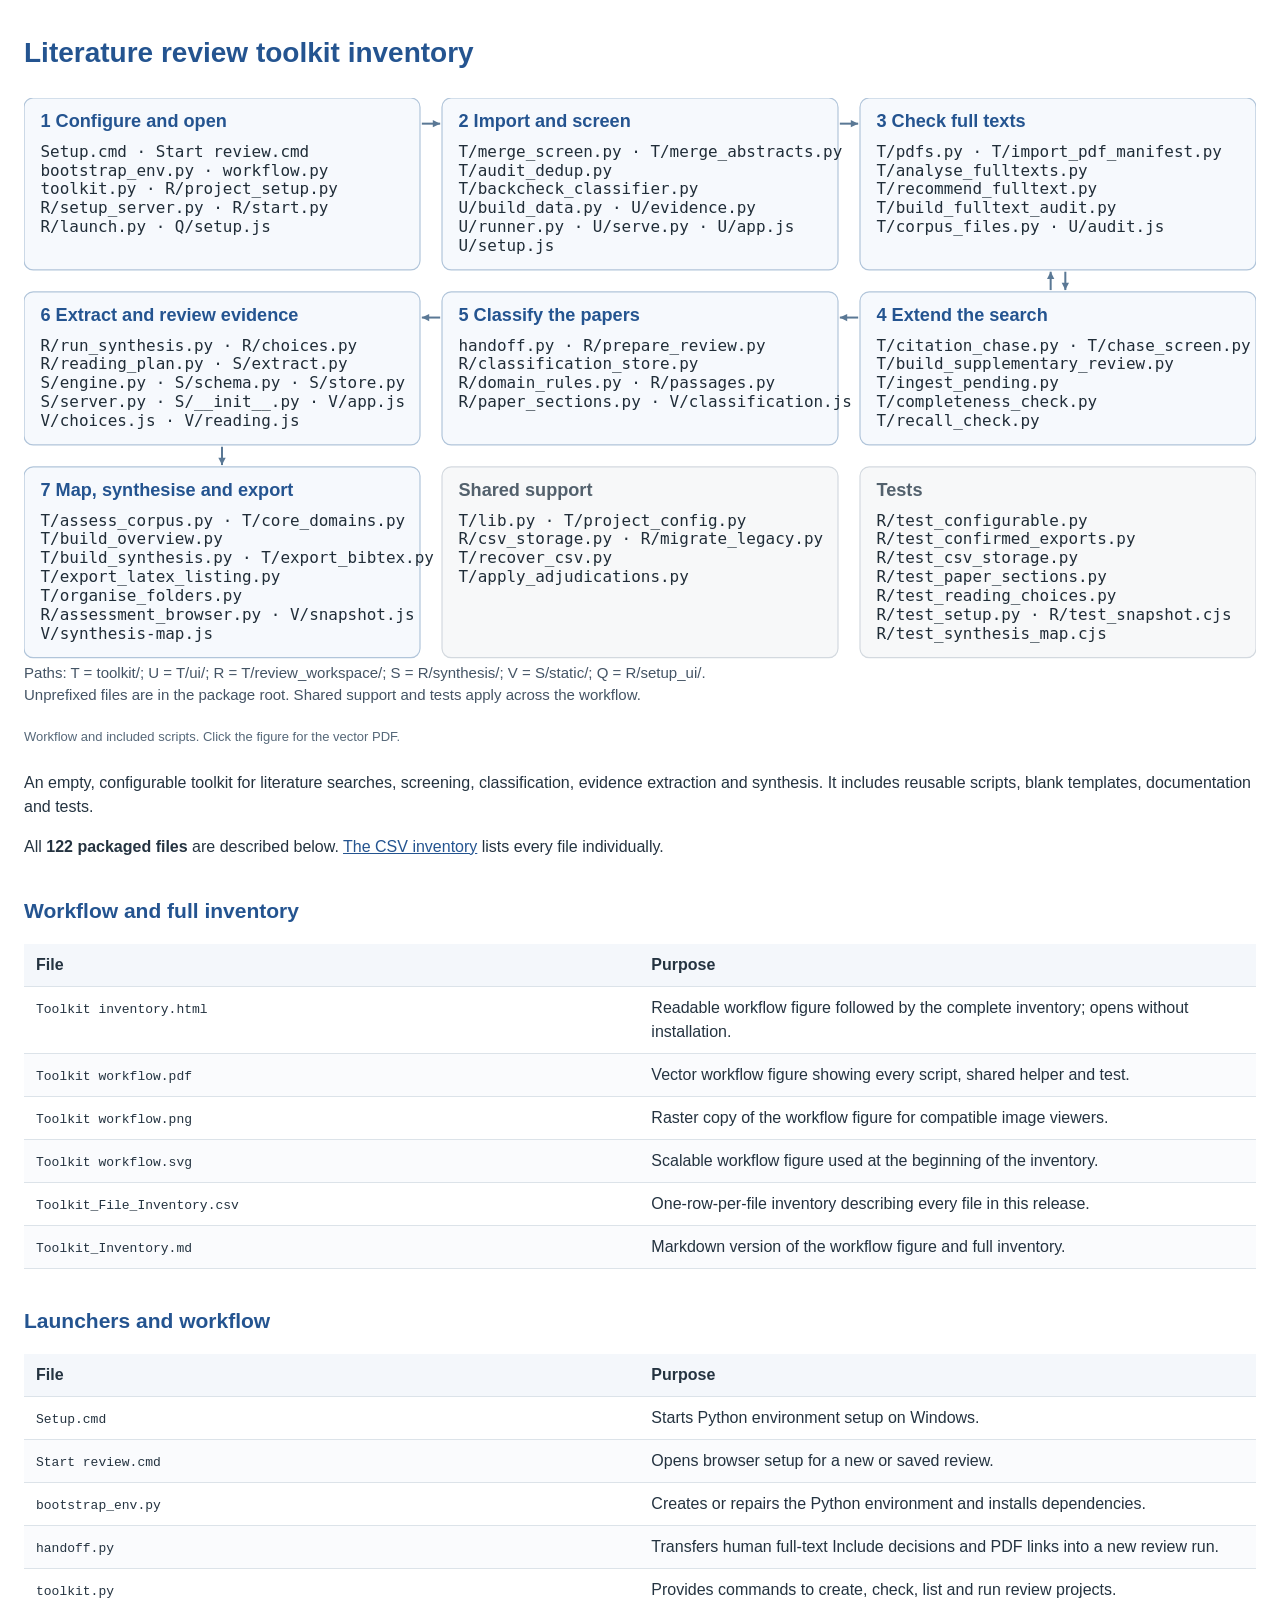
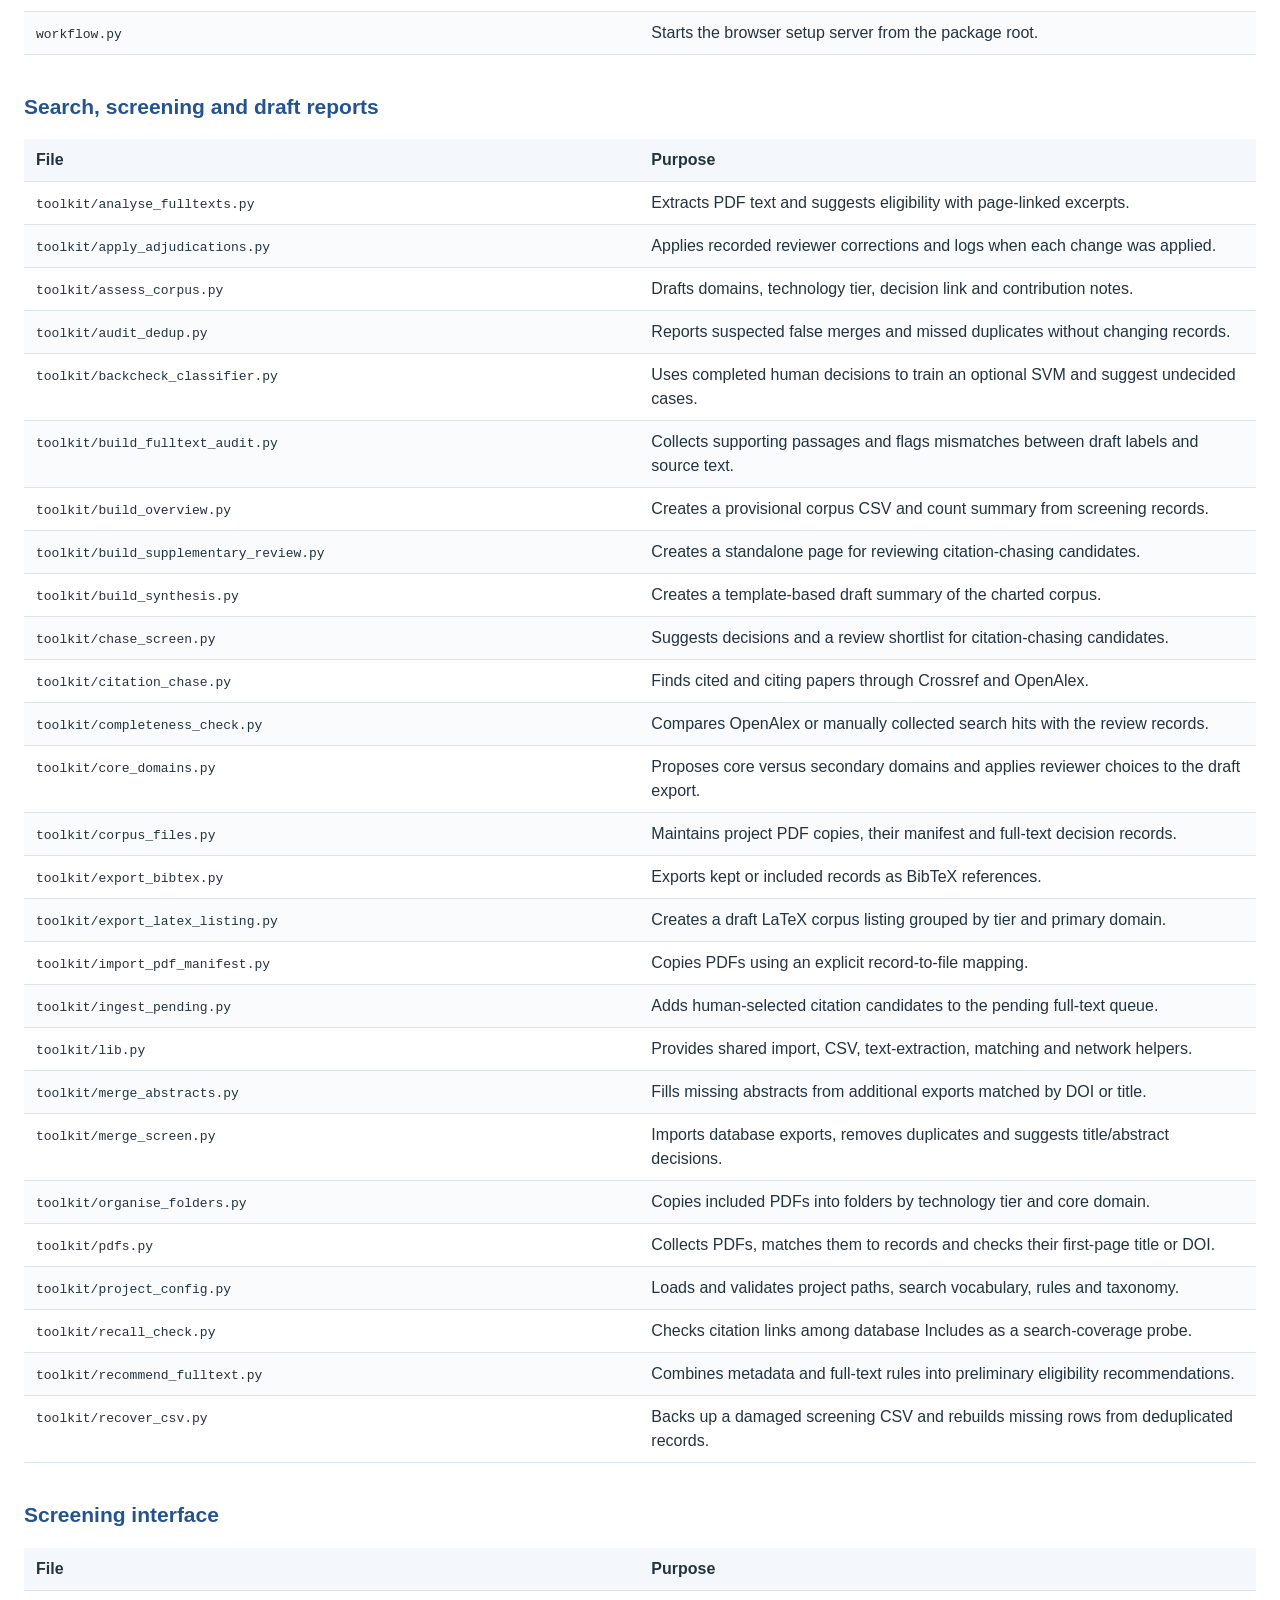
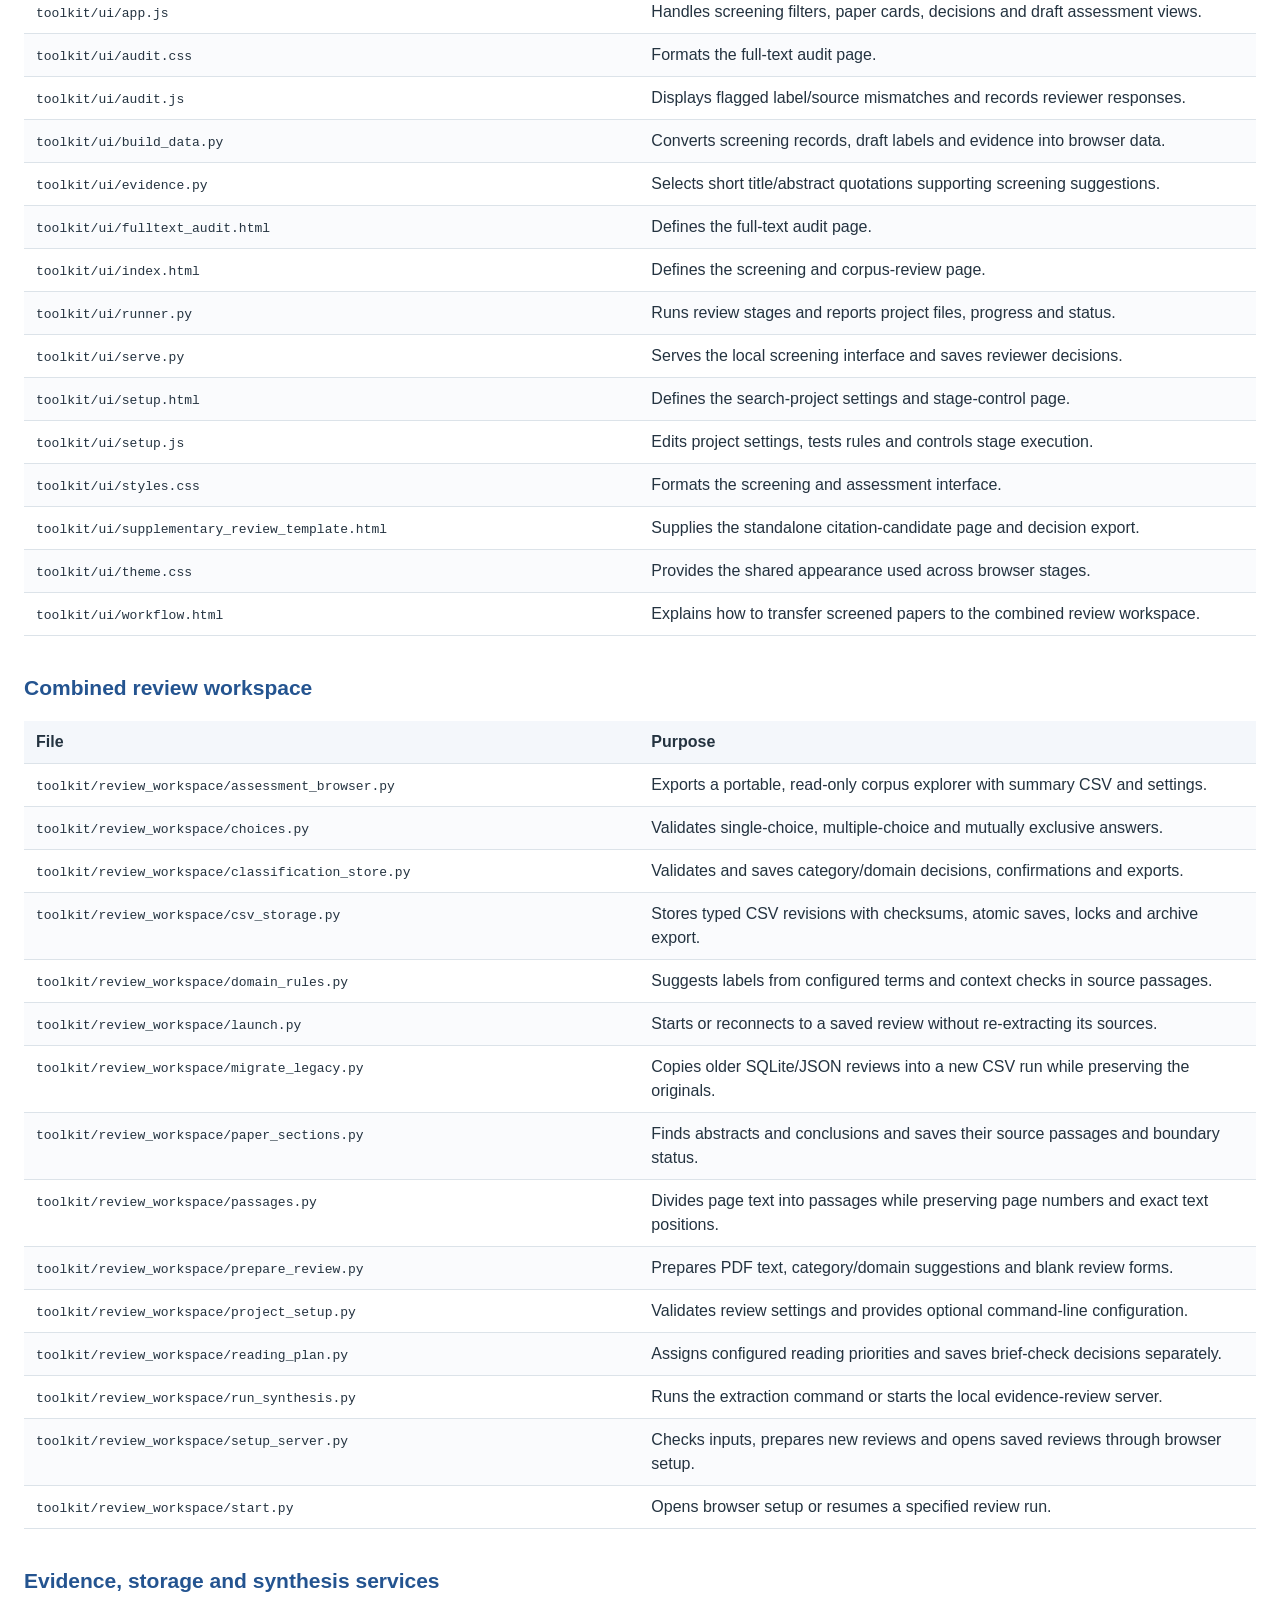
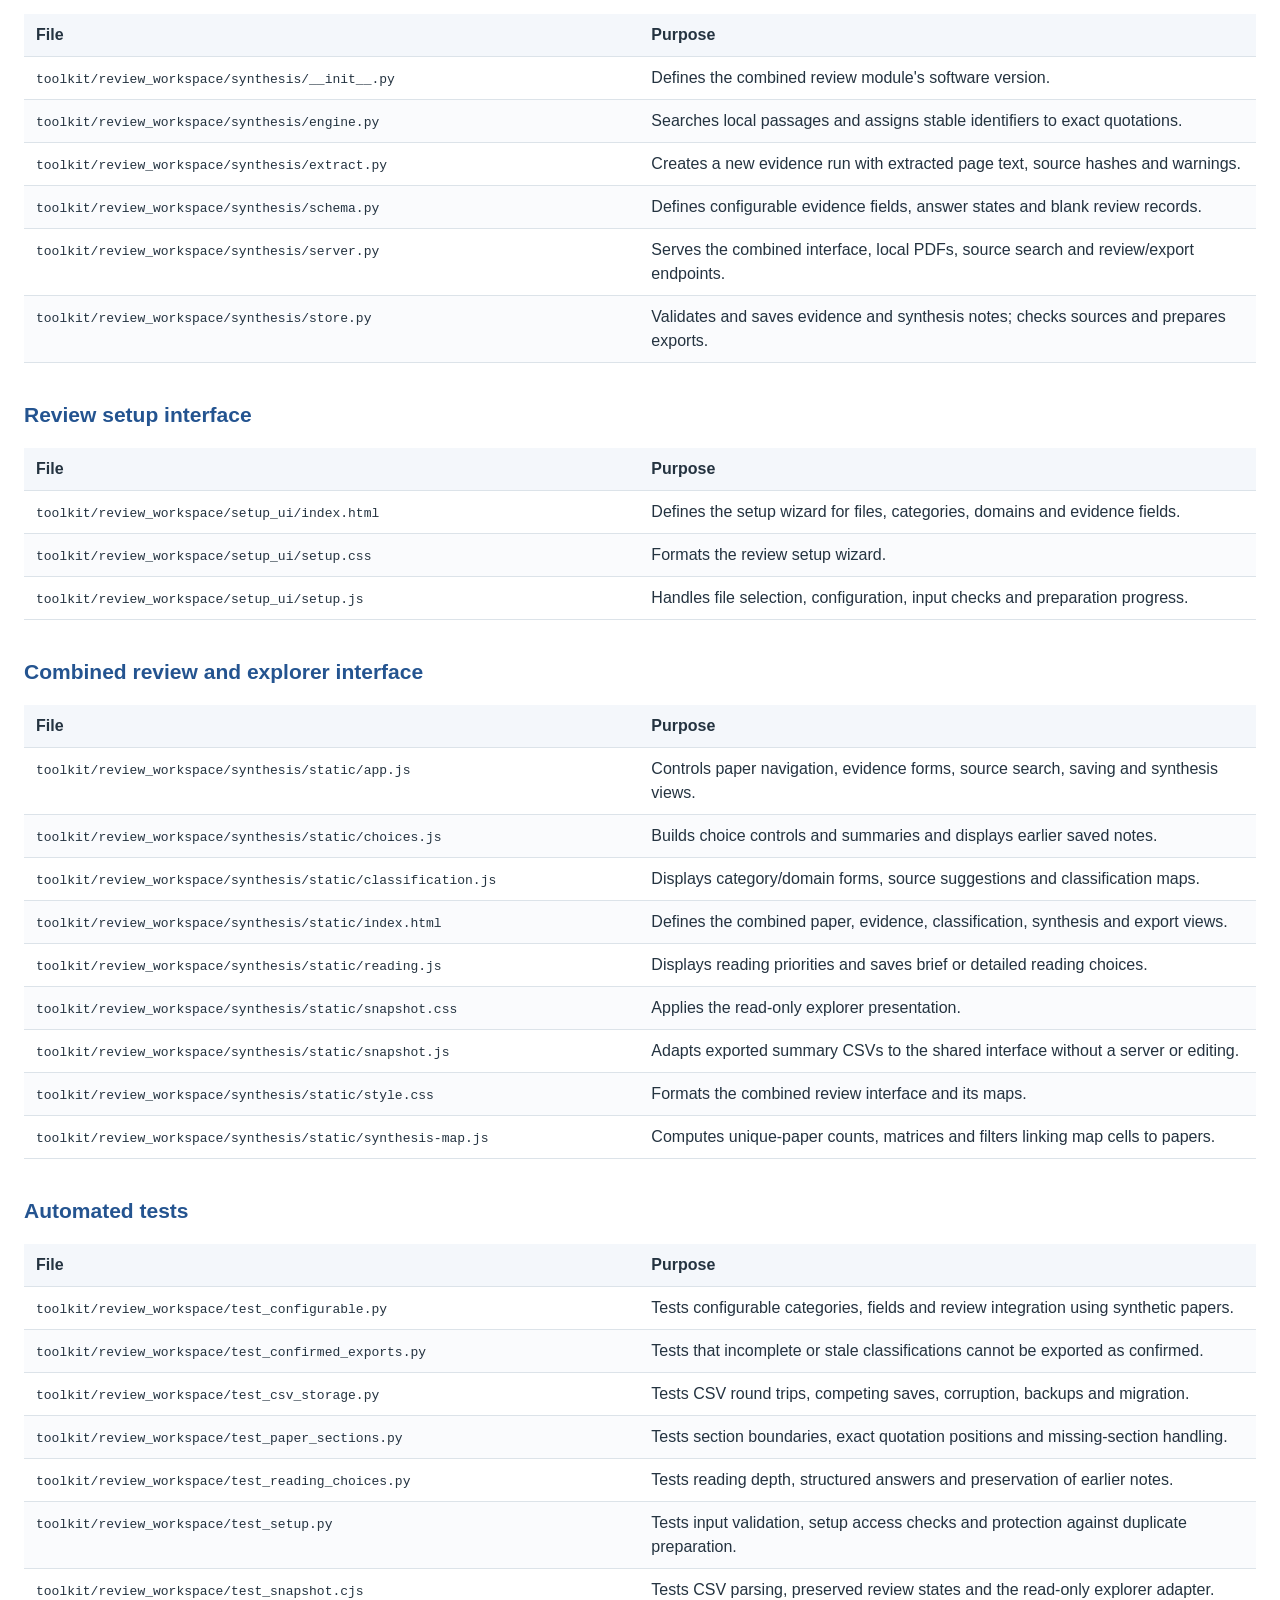
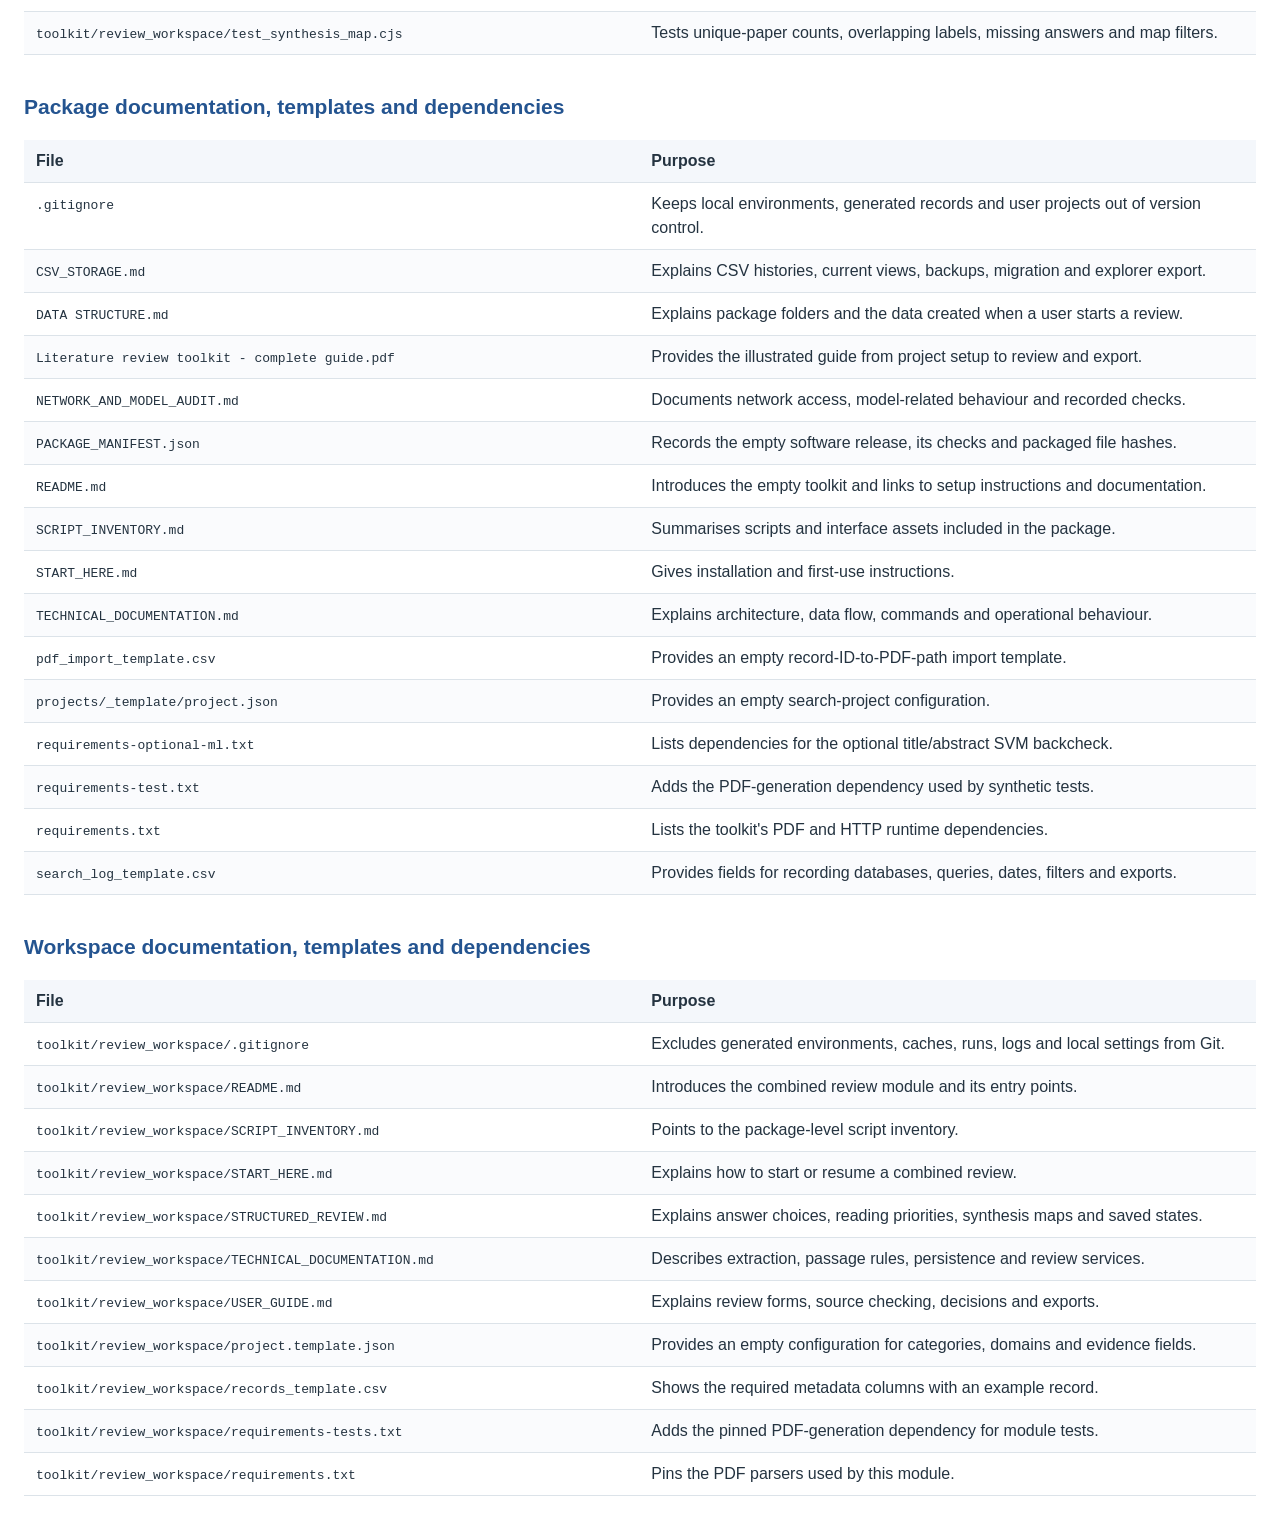
==== Toolkit inventory.html @ 791e4dd7 "Add clean toolkit launchers, documentation and inventory" ====
<!doctype html><html lang="en"><head><meta charset="utf-8"><meta name="viewport" content="width=device-width,initial-scale=1"><title>Literature review toolkit inventory</title><style>
body{font:16px/1.5 Arial,sans-serif;color:#243340;max-width:1250px;margin:32px auto;padding:0 24px}h1{font-size:28px;color:#245490}h2{font-size:21px;color:#245490;margin-top:36px}figure{margin:24px 0}figure img{width:100%;height:auto}figcaption{font-size:13px;color:#566879}nav{display:flex;gap:8px 20px;flex-wrap:wrap;padding:18px;background:#f4f7fb;border-radius:8px}a{color:#245490}table{width:100%;border-collapse:collapse;table-layout:fixed}th,td{padding:9px 12px;text-align:left;vertical-align:top;border-bottom:1px solid #dce3e9}th{background:#f4f7fb}th:first-child,td:first-child{width:48%}code{font:13px/1.5 Consolas,monospace;overflow-wrap:anywhere}tr:nth-child(even){background:#fafbfd}@media print{body{margin:0;font-size:10pt}nav{display:none}thead{display:table-header-group}tr{break-inside:avoid}h2{break-after:avoid}figure{break-inside:avoid}}
</style></head><body><h1>Literature review toolkit inventory</h1><figure><a href="Toolkit%20workflow.pdf"><img src="Toolkit%20workflow.svg" alt="Workflow and all 76 scripts and commands"></a><figcaption>Workflow and included scripts. Click the figure for the vector PDF.</figcaption></figure><p>An empty, configurable toolkit for literature searches, screening, classification, evidence extraction and synthesis. It includes reusable scripts, blank templates, documentation and tests.</p><p>All <strong>122 packaged files</strong> are described below. <a href="Toolkit_File_Inventory.csv">The CSV inventory</a> lists every file individually.</p><section><h2>Workflow and full inventory</h2><table><thead><tr><th>File</th><th>Purpose</th></tr></thead><tbody><tr><td><code>Toolkit inventory.html</code></td><td>Readable workflow figure followed by the complete inventory; opens without installation.</td></tr><tr><td><code>Toolkit workflow.pdf</code></td><td>Vector workflow figure showing every script, shared helper and test.</td></tr><tr><td><code>Toolkit workflow.png</code></td><td>Raster copy of the workflow figure for compatible image viewers.</td></tr><tr><td><code>Toolkit workflow.svg</code></td><td>Scalable workflow figure used at the beginning of the inventory.</td></tr><tr><td><code>Toolkit_File_Inventory.csv</code></td><td>One-row-per-file inventory describing every file in this release.</td></tr><tr><td><code>Toolkit_Inventory.md</code></td><td>Markdown version of the workflow figure and full inventory.</td></tr></tbody></table></section><section><h2>Launchers and workflow</h2><table><thead><tr><th>File</th><th>Purpose</th></tr></thead><tbody><tr><td><code>Setup.cmd</code></td><td>Starts Python environment setup on Windows.</td></tr><tr><td><code>Start review.cmd</code></td><td>Opens browser setup for a new or saved review.</td></tr><tr><td><code>bootstrap_env.py</code></td><td>Creates or repairs the Python environment and installs dependencies.</td></tr><tr><td><code>handoff.py</code></td><td>Transfers human full-text Include decisions and PDF links into a new review run.</td></tr><tr><td><code>toolkit.py</code></td><td>Provides commands to create, check, list and run review projects.</td></tr><tr><td><code>workflow.py</code></td><td>Starts the browser setup server from the package root.</td></tr></tbody></table></section><section><h2>Search, screening and draft reports</h2><table><thead><tr><th>File</th><th>Purpose</th></tr></thead><tbody><tr><td><code>toolkit/analyse_fulltexts.py</code></td><td>Extracts PDF text and suggests eligibility with page-linked excerpts.</td></tr><tr><td><code>toolkit/apply_adjudications.py</code></td><td>Applies recorded reviewer corrections and logs when each change was applied.</td></tr><tr><td><code>toolkit/assess_corpus.py</code></td><td>Drafts domains, technology tier, decision link and contribution notes.</td></tr><tr><td><code>toolkit/audit_dedup.py</code></td><td>Reports suspected false merges and missed duplicates without changing records.</td></tr><tr><td><code>toolkit/backcheck_classifier.py</code></td><td>Uses completed human decisions to train an optional SVM and suggest undecided cases.</td></tr><tr><td><code>toolkit/build_fulltext_audit.py</code></td><td>Collects supporting passages and flags mismatches between draft labels and source text.</td></tr><tr><td><code>toolkit/build_overview.py</code></td><td>Creates a provisional corpus CSV and count summary from screening records.</td></tr><tr><td><code>toolkit/build_supplementary_review.py</code></td><td>Creates a standalone page for reviewing citation-chasing candidates.</td></tr><tr><td><code>toolkit/build_synthesis.py</code></td><td>Creates a template-based draft summary of the charted corpus.</td></tr><tr><td><code>toolkit/chase_screen.py</code></td><td>Suggests decisions and a review shortlist for citation-chasing candidates.</td></tr><tr><td><code>toolkit/citation_chase.py</code></td><td>Finds cited and citing papers through Crossref and OpenAlex.</td></tr><tr><td><code>toolkit/completeness_check.py</code></td><td>Compares OpenAlex or manually collected search hits with the review records.</td></tr><tr><td><code>toolkit/core_domains.py</code></td><td>Proposes core versus secondary domains and applies reviewer choices to the draft export.</td></tr><tr><td><code>toolkit/corpus_files.py</code></td><td>Maintains project PDF copies, their manifest and full-text decision records.</td></tr><tr><td><code>toolkit/export_bibtex.py</code></td><td>Exports kept or included records as BibTeX references.</td></tr><tr><td><code>toolkit/export_latex_listing.py</code></td><td>Creates a draft LaTeX corpus listing grouped by tier and primary domain.</td></tr><tr><td><code>toolkit/import_pdf_manifest.py</code></td><td>Copies PDFs using an explicit record-to-file mapping.</td></tr><tr><td><code>toolkit/ingest_pending.py</code></td><td>Adds human-selected citation candidates to the pending full-text queue.</td></tr><tr><td><code>toolkit/lib.py</code></td><td>Provides shared import, CSV, text-extraction, matching and network helpers.</td></tr><tr><td><code>toolkit/merge_abstracts.py</code></td><td>Fills missing abstracts from additional exports matched by DOI or title.</td></tr><tr><td><code>toolkit/merge_screen.py</code></td><td>Imports database exports, removes duplicates and suggests title/abstract decisions.</td></tr><tr><td><code>toolkit/organise_folders.py</code></td><td>Copies included PDFs into folders by technology tier and core domain.</td></tr><tr><td><code>toolkit/pdfs.py</code></td><td>Collects PDFs, matches them to records and checks their first-page title or DOI.</td></tr><tr><td><code>toolkit/project_config.py</code></td><td>Loads and validates project paths, search vocabulary, rules and taxonomy.</td></tr><tr><td><code>toolkit/recall_check.py</code></td><td>Checks citation links among database Includes as a search-coverage probe.</td></tr><tr><td><code>toolkit/recommend_fulltext.py</code></td><td>Combines metadata and full-text rules into preliminary eligibility recommendations.</td></tr><tr><td><code>toolkit/recover_csv.py</code></td><td>Backs up a damaged screening CSV and rebuilds missing rows from deduplicated records.</td></tr></tbody></table></section><section><h2>Screening interface</h2><table><thead><tr><th>File</th><th>Purpose</th></tr></thead><tbody><tr><td><code>toolkit/ui/app.js</code></td><td>Handles screening filters, paper cards, decisions and draft assessment views.</td></tr><tr><td><code>toolkit/ui/audit.css</code></td><td>Formats the full-text audit page.</td></tr><tr><td><code>toolkit/ui/audit.js</code></td><td>Displays flagged label/source mismatches and records reviewer responses.</td></tr><tr><td><code>toolkit/ui/build_data.py</code></td><td>Converts screening records, draft labels and evidence into browser data.</td></tr><tr><td><code>toolkit/ui/evidence.py</code></td><td>Selects short title/abstract quotations supporting screening suggestions.</td></tr><tr><td><code>toolkit/ui/fulltext_audit.html</code></td><td>Defines the full-text audit page.</td></tr><tr><td><code>toolkit/ui/index.html</code></td><td>Defines the screening and corpus-review page.</td></tr><tr><td><code>toolkit/ui/runner.py</code></td><td>Runs review stages and reports project files, progress and status.</td></tr><tr><td><code>toolkit/ui/serve.py</code></td><td>Serves the local screening interface and saves reviewer decisions.</td></tr><tr><td><code>toolkit/ui/setup.html</code></td><td>Defines the search-project settings and stage-control page.</td></tr><tr><td><code>toolkit/ui/setup.js</code></td><td>Edits project settings, tests rules and controls stage execution.</td></tr><tr><td><code>toolkit/ui/styles.css</code></td><td>Formats the screening and assessment interface.</td></tr><tr><td><code>toolkit/ui/supplementary_review_template.html</code></td><td>Supplies the standalone citation-candidate page and decision export.</td></tr><tr><td><code>toolkit/ui/theme.css</code></td><td>Provides the shared appearance used across browser stages.</td></tr><tr><td><code>toolkit/ui/workflow.html</code></td><td>Explains how to transfer screened papers to the combined review workspace.</td></tr></tbody></table></section><section><h2>Combined review workspace</h2><table><thead><tr><th>File</th><th>Purpose</th></tr></thead><tbody><tr><td><code>toolkit/review_workspace/assessment_browser.py</code></td><td>Exports a portable, read-only corpus explorer with summary CSV and settings.</td></tr><tr><td><code>toolkit/review_workspace/choices.py</code></td><td>Validates single-choice, multiple-choice and mutually exclusive answers.</td></tr><tr><td><code>toolkit/review_workspace/classification_store.py</code></td><td>Validates and saves category/domain decisions, confirmations and exports.</td></tr><tr><td><code>toolkit/review_workspace/csv_storage.py</code></td><td>Stores typed CSV revisions with checksums, atomic saves, locks and archive export.</td></tr><tr><td><code>toolkit/review_workspace/domain_rules.py</code></td><td>Suggests labels from configured terms and context checks in source passages.</td></tr><tr><td><code>toolkit/review_workspace/launch.py</code></td><td>Starts or reconnects to a saved review without re-extracting its sources.</td></tr><tr><td><code>toolkit/review_workspace/migrate_legacy.py</code></td><td>Copies older SQLite/JSON reviews into a new CSV run while preserving the originals.</td></tr><tr><td><code>toolkit/review_workspace/paper_sections.py</code></td><td>Finds abstracts and conclusions and saves their source passages and boundary status.</td></tr><tr><td><code>toolkit/review_workspace/passages.py</code></td><td>Divides page text into passages while preserving page numbers and exact text positions.</td></tr><tr><td><code>toolkit/review_workspace/prepare_review.py</code></td><td>Prepares PDF text, category/domain suggestions and blank review forms.</td></tr><tr><td><code>toolkit/review_workspace/project_setup.py</code></td><td>Validates review settings and provides optional command-line configuration.</td></tr><tr><td><code>toolkit/review_workspace/reading_plan.py</code></td><td>Assigns configured reading priorities and saves brief-check decisions separately.</td></tr><tr><td><code>toolkit/review_workspace/run_synthesis.py</code></td><td>Runs the extraction command or starts the local evidence-review server.</td></tr><tr><td><code>toolkit/review_workspace/setup_server.py</code></td><td>Checks inputs, prepares new reviews and opens saved reviews through browser setup.</td></tr><tr><td><code>toolkit/review_workspace/start.py</code></td><td>Opens browser setup or resumes a specified review run.</td></tr></tbody></table></section><section><h2>Evidence, storage and synthesis services</h2><table><thead><tr><th>File</th><th>Purpose</th></tr></thead><tbody><tr><td><code>toolkit/review_workspace/synthesis/__init__.py</code></td><td>Defines the combined review module&#x27;s software version.</td></tr><tr><td><code>toolkit/review_workspace/synthesis/engine.py</code></td><td>Searches local passages and assigns stable identifiers to exact quotations.</td></tr><tr><td><code>toolkit/review_workspace/synthesis/extract.py</code></td><td>Creates a new evidence run with extracted page text, source hashes and warnings.</td></tr><tr><td><code>toolkit/review_workspace/synthesis/schema.py</code></td><td>Defines configurable evidence fields, answer states and blank review records.</td></tr><tr><td><code>toolkit/review_workspace/synthesis/server.py</code></td><td>Serves the combined interface, local PDFs, source search and review/export endpoints.</td></tr><tr><td><code>toolkit/review_workspace/synthesis/store.py</code></td><td>Validates and saves evidence and synthesis notes; checks sources and prepares exports.</td></tr></tbody></table></section><section><h2>Review setup interface</h2><table><thead><tr><th>File</th><th>Purpose</th></tr></thead><tbody><tr><td><code>toolkit/review_workspace/setup_ui/index.html</code></td><td>Defines the setup wizard for files, categories, domains and evidence fields.</td></tr><tr><td><code>toolkit/review_workspace/setup_ui/setup.css</code></td><td>Formats the review setup wizard.</td></tr><tr><td><code>toolkit/review_workspace/setup_ui/setup.js</code></td><td>Handles file selection, configuration, input checks and preparation progress.</td></tr></tbody></table></section><section><h2>Combined review and explorer interface</h2><table><thead><tr><th>File</th><th>Purpose</th></tr></thead><tbody><tr><td><code>toolkit/review_workspace/synthesis/static/app.js</code></td><td>Controls paper navigation, evidence forms, source search, saving and synthesis views.</td></tr><tr><td><code>toolkit/review_workspace/synthesis/static/choices.js</code></td><td>Builds choice controls and summaries and displays earlier saved notes.</td></tr><tr><td><code>toolkit/review_workspace/synthesis/static/classification.js</code></td><td>Displays category/domain forms, source suggestions and classification maps.</td></tr><tr><td><code>toolkit/review_workspace/synthesis/static/index.html</code></td><td>Defines the combined paper, evidence, classification, synthesis and export views.</td></tr><tr><td><code>toolkit/review_workspace/synthesis/static/reading.js</code></td><td>Displays reading priorities and saves brief or detailed reading choices.</td></tr><tr><td><code>toolkit/review_workspace/synthesis/static/snapshot.css</code></td><td>Applies the read-only explorer presentation.</td></tr><tr><td><code>toolkit/review_workspace/synthesis/static/snapshot.js</code></td><td>Adapts exported summary CSVs to the shared interface without a server or editing.</td></tr><tr><td><code>toolkit/review_workspace/synthesis/static/style.css</code></td><td>Formats the combined review interface and its maps.</td></tr><tr><td><code>toolkit/review_workspace/synthesis/static/synthesis-map.js</code></td><td>Computes unique-paper counts, matrices and filters linking map cells to papers.</td></tr></tbody></table></section><section><h2>Automated tests</h2><table><thead><tr><th>File</th><th>Purpose</th></tr></thead><tbody><tr><td><code>toolkit/review_workspace/test_configurable.py</code></td><td>Tests configurable categories, fields and review integration using synthetic papers.</td></tr><tr><td><code>toolkit/review_workspace/test_confirmed_exports.py</code></td><td>Tests that incomplete or stale classifications cannot be exported as confirmed.</td></tr><tr><td><code>toolkit/review_workspace/test_csv_storage.py</code></td><td>Tests CSV round trips, competing saves, corruption, backups and migration.</td></tr><tr><td><code>toolkit/review_workspace/test_paper_sections.py</code></td><td>Tests section boundaries, exact quotation positions and missing-section handling.</td></tr><tr><td><code>toolkit/review_workspace/test_reading_choices.py</code></td><td>Tests reading depth, structured answers and preservation of earlier notes.</td></tr><tr><td><code>toolkit/review_workspace/test_setup.py</code></td><td>Tests input validation, setup access checks and protection against duplicate preparation.</td></tr><tr><td><code>toolkit/review_workspace/test_snapshot.cjs</code></td><td>Tests CSV parsing, preserved review states and the read-only explorer adapter.</td></tr><tr><td><code>toolkit/review_workspace/test_synthesis_map.cjs</code></td><td>Tests unique-paper counts, overlapping labels, missing answers and map filters.</td></tr></tbody></table></section><section><h2>Package documentation, templates and dependencies</h2><table><thead><tr><th>File</th><th>Purpose</th></tr></thead><tbody><tr><td><code>.gitignore</code></td><td>Keeps local environments, generated records and user projects out of version control.</td></tr><tr><td><code>CSV_STORAGE.md</code></td><td>Explains CSV histories, current views, backups, migration and explorer export.</td></tr><tr><td><code>DATA STRUCTURE.md</code></td><td>Explains package folders and the data created when a user starts a review.</td></tr><tr><td><code>Literature review toolkit - complete guide.pdf</code></td><td>Provides the illustrated guide from project setup to review and export.</td></tr><tr><td><code>NETWORK_AND_MODEL_AUDIT.md</code></td><td>Documents network access, model-related behaviour and recorded checks.</td></tr><tr><td><code>PACKAGE_MANIFEST.json</code></td><td>Records the empty software release, its checks and packaged file hashes.</td></tr><tr><td><code>README.md</code></td><td>Introduces the empty toolkit and links to setup instructions and documentation.</td></tr><tr><td><code>SCRIPT_INVENTORY.md</code></td><td>Summarises scripts and interface assets included in the package.</td></tr><tr><td><code>START_HERE.md</code></td><td>Gives installation and first-use instructions.</td></tr><tr><td><code>TECHNICAL_DOCUMENTATION.md</code></td><td>Explains architecture, data flow, commands and operational behaviour.</td></tr><tr><td><code>pdf_import_template.csv</code></td><td>Provides an empty record-ID-to-PDF-path import template.</td></tr><tr><td><code>projects/_template/project.json</code></td><td>Provides an empty search-project configuration.</td></tr><tr><td><code>requirements-optional-ml.txt</code></td><td>Lists dependencies for the optional title/abstract SVM backcheck.</td></tr><tr><td><code>requirements-test.txt</code></td><td>Adds the PDF-generation dependency used by synthetic tests.</td></tr><tr><td><code>requirements.txt</code></td><td>Lists the toolkit&#x27;s PDF and HTTP runtime dependencies.</td></tr><tr><td><code>search_log_template.csv</code></td><td>Provides fields for recording databases, queries, dates, filters and exports.</td></tr></tbody></table></section><section><h2>Workspace documentation, templates and dependencies</h2><table><thead><tr><th>File</th><th>Purpose</th></tr></thead><tbody><tr><td><code>toolkit/review_workspace/.gitignore</code></td><td>Excludes generated environments, caches, runs, logs and local settings from Git.</td></tr><tr><td><code>toolkit/review_workspace/README.md</code></td><td>Introduces the combined review module and its entry points.</td></tr><tr><td><code>toolkit/review_workspace/SCRIPT_INVENTORY.md</code></td><td>Points to the package-level script inventory.</td></tr><tr><td><code>toolkit/review_workspace/START_HERE.md</code></td><td>Explains how to start or resume a combined review.</td></tr><tr><td><code>toolkit/review_workspace/STRUCTURED_REVIEW.md</code></td><td>Explains answer choices, reading priorities, synthesis maps and saved states.</td></tr><tr><td><code>toolkit/review_workspace/TECHNICAL_DOCUMENTATION.md</code></td><td>Describes extraction, passage rules, persistence and review services.</td></tr><tr><td><code>toolkit/review_workspace/USER_GUIDE.md</code></td><td>Explains review forms, source checking, decisions and exports.</td></tr><tr><td><code>toolkit/review_workspace/project.template.json</code></td><td>Provides an empty configuration for categories, domains and evidence fields.</td></tr><tr><td><code>toolkit/review_workspace/records_template.csv</code></td><td>Shows the required metadata columns with an example record.</td></tr><tr><td><code>toolkit/review_workspace/requirements-tests.txt</code></td><td>Adds the pinned PDF-generation dependency for module tests.</td></tr><tr><td><code>toolkit/review_workspace/requirements.txt</code></td><td>Pins the PDF parsers used by this module.</td></tr></tbody></table></section></body></html>
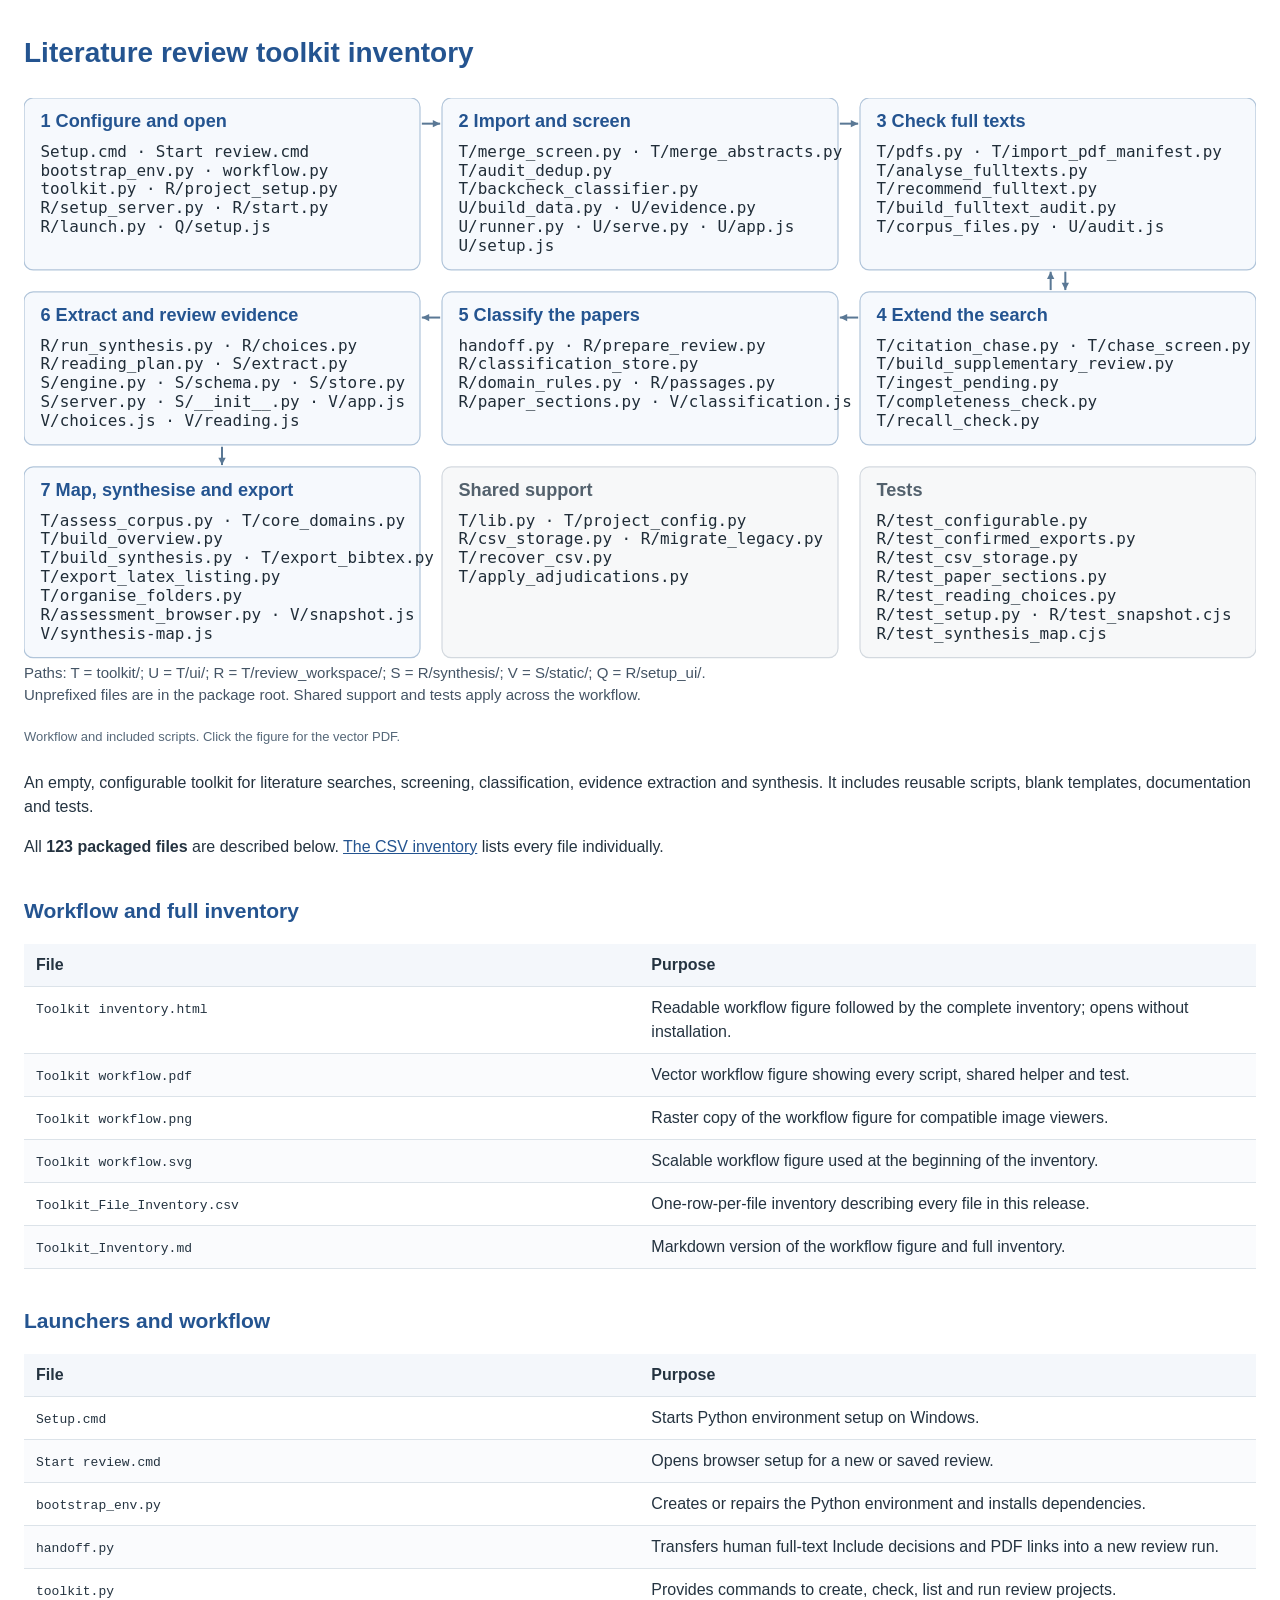
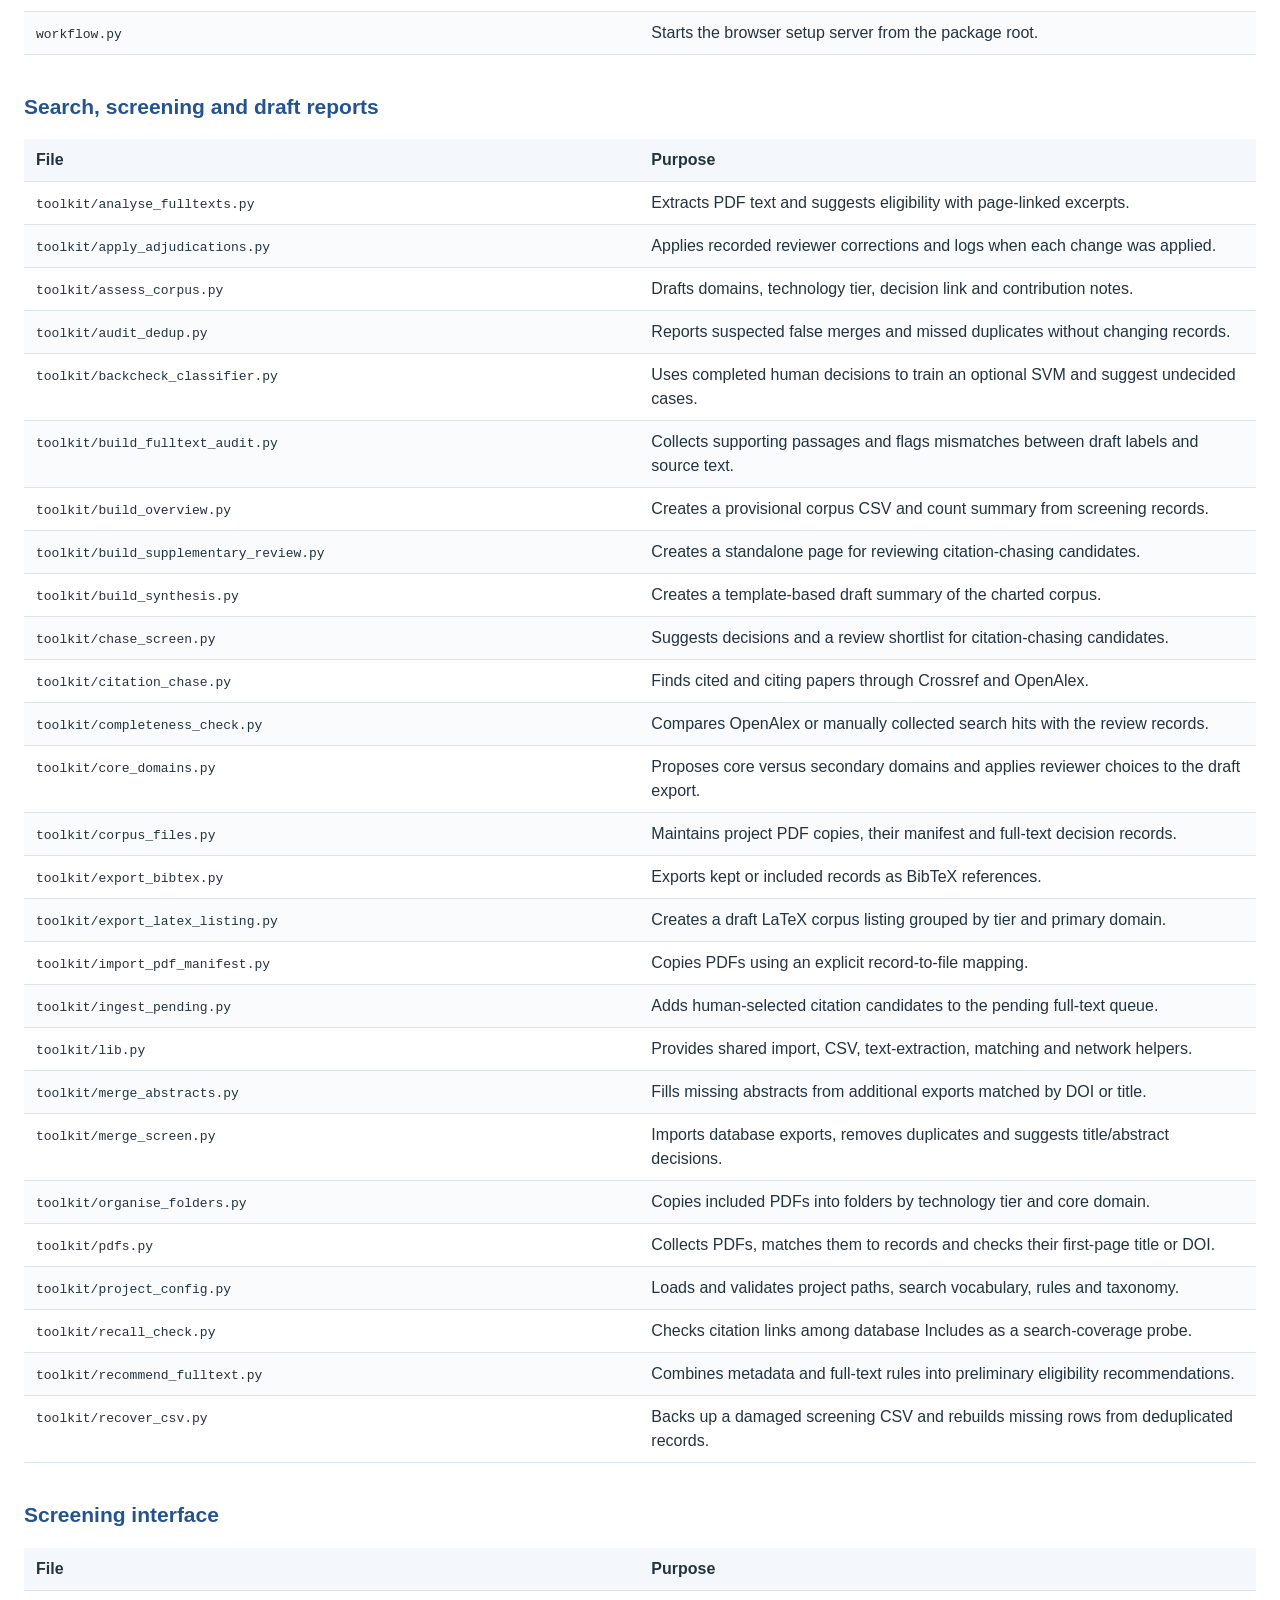
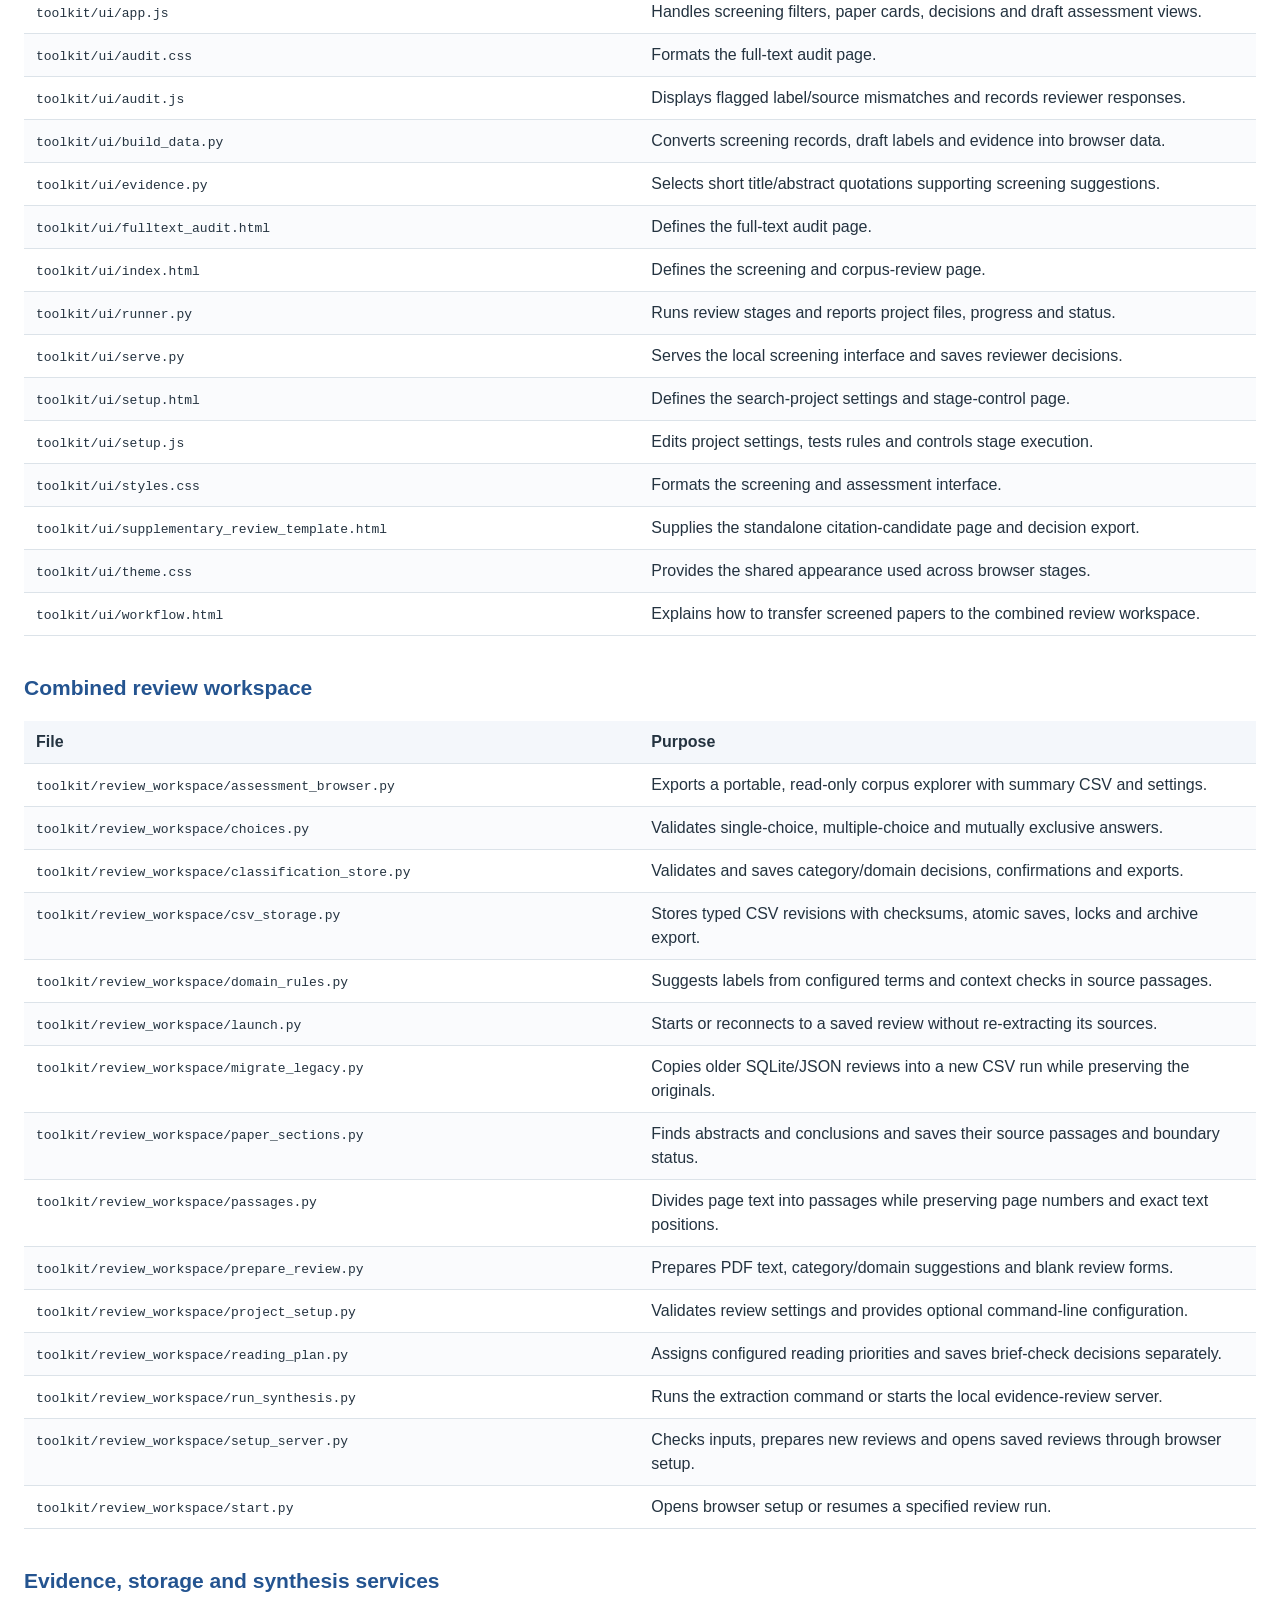
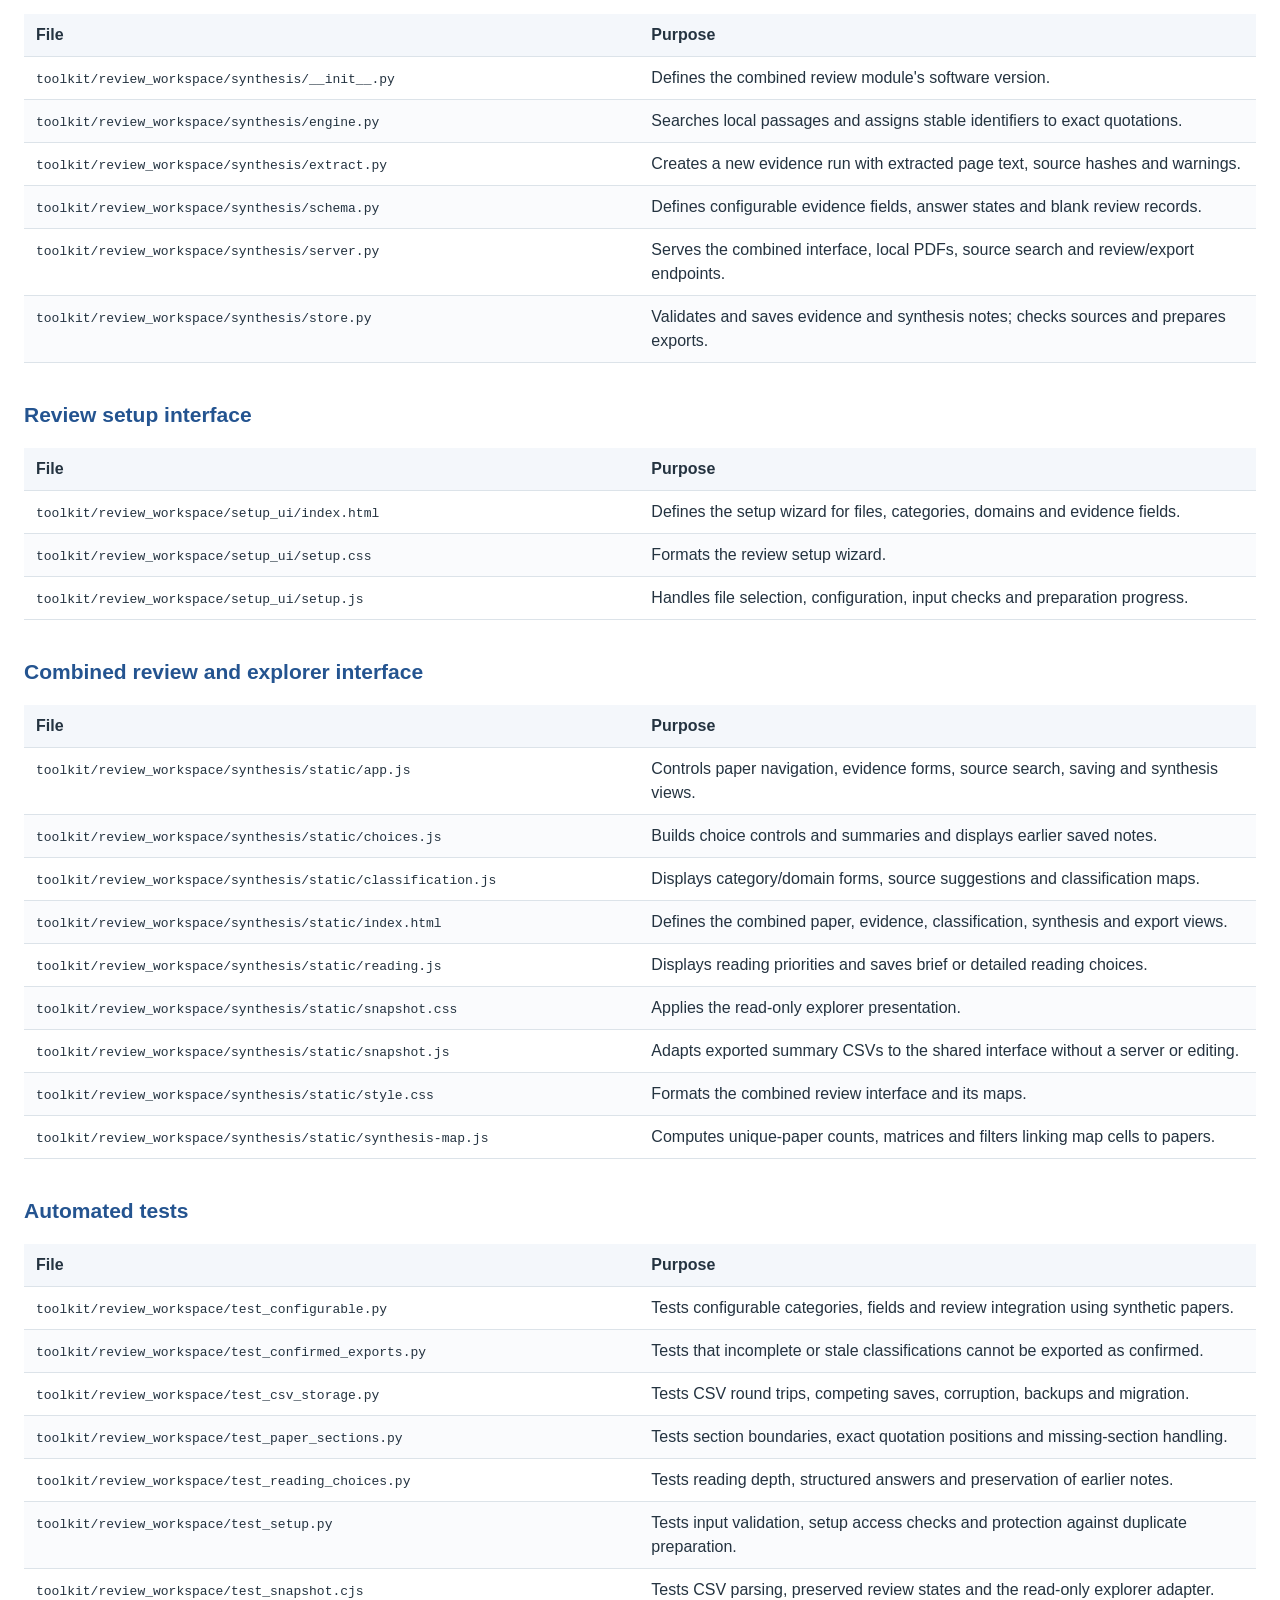
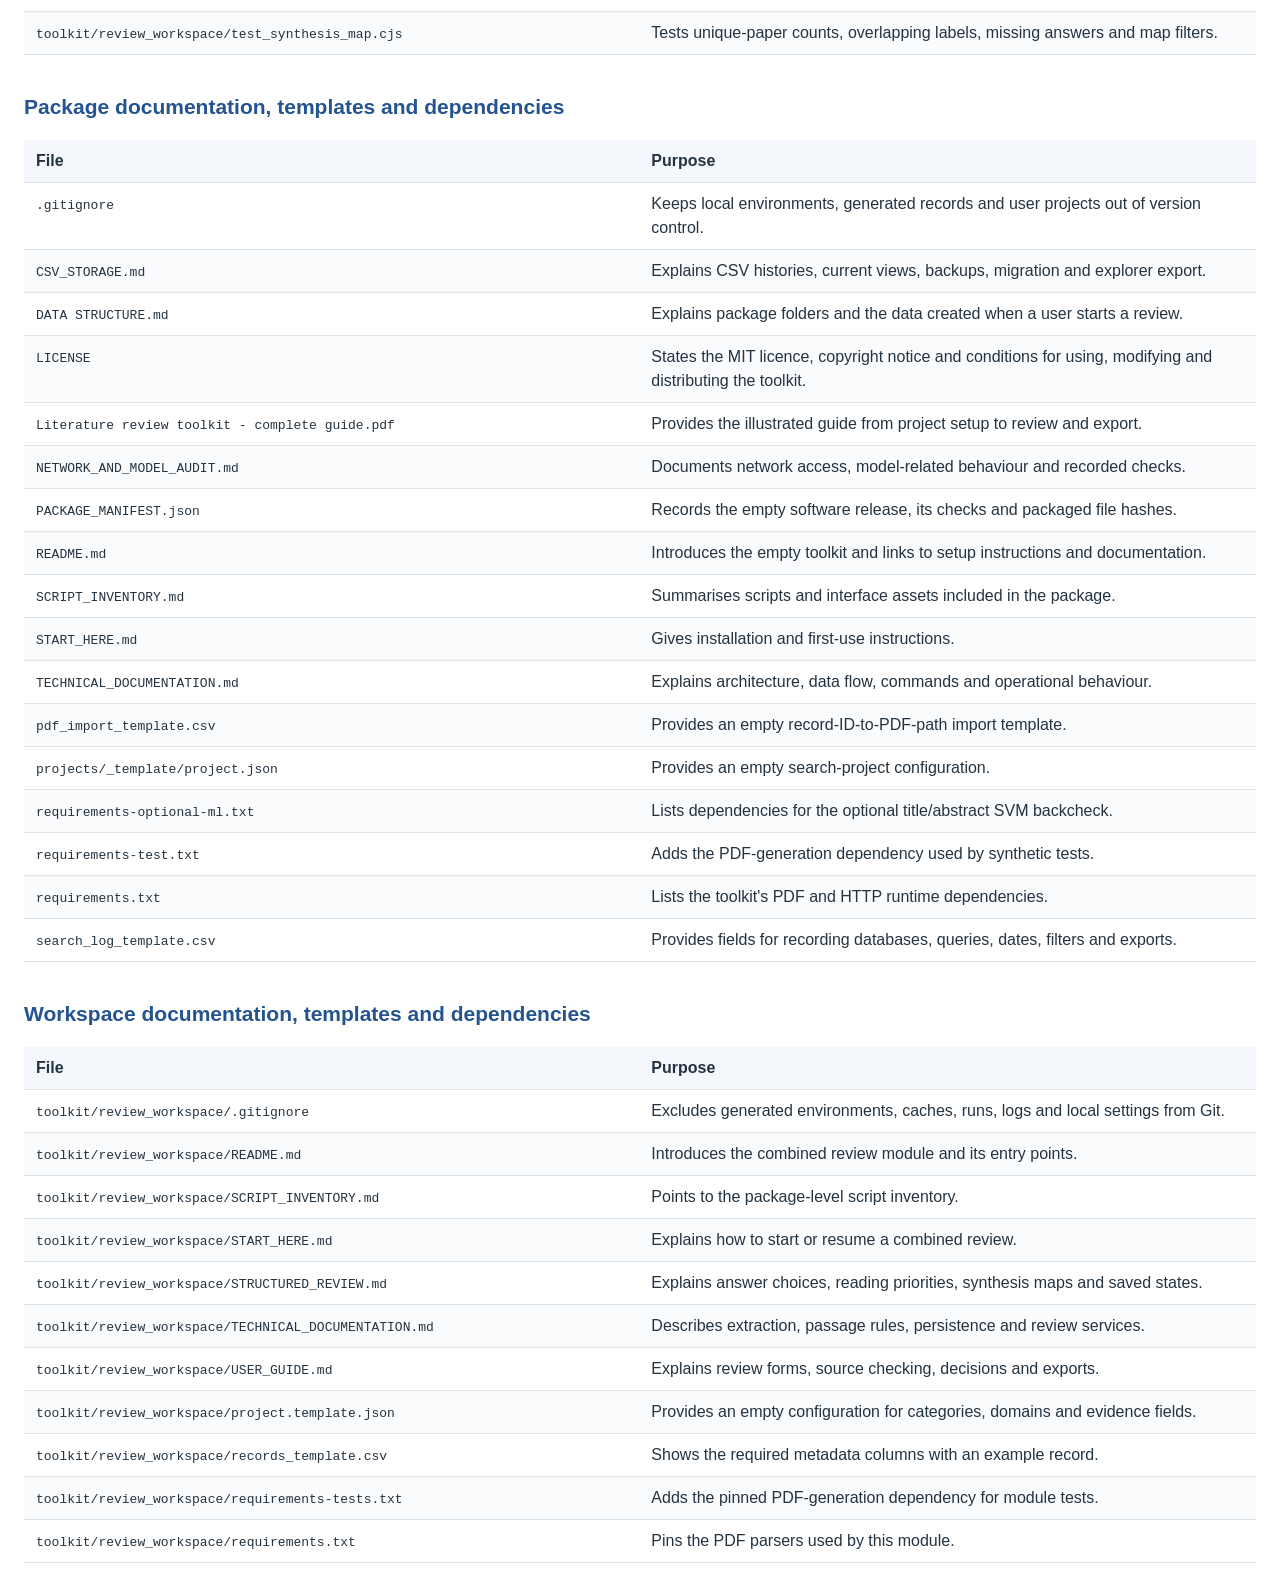
==== commit 54535766: "Release toolkit under the MIT licence Add the MIT licence with copyright 2026 Felix Bleiker. Update " ====
--- a/Toolkit inventory.html
+++ b/Toolkit inventory.html
@@ -1,3 +1,3 @@
-<!doctype html><html lang="en"><head><meta charset="utf-8"><meta name="viewport" content="width=device-width,initial-scale=1"><title>Literature review toolkit inventory</title><style>
-body{font:16px/1.5 Arial,sans-serif;color:#243340;max-width:1250px;margin:32px auto;padding:0 24px}h1{font-size:28px;color:#245490}h2{font-size:21px;color:#245490;margin-top:36px}figure{margin:24px 0}figure img{width:100%;height:auto}figcaption{font-size:13px;color:#566879}nav{display:flex;gap:8px 20px;flex-wrap:wrap;padding:18px;background:#f4f7fb;border-radius:8px}a{color:#245490}table{width:100%;border-collapse:collapse;table-layout:fixed}th,td{padding:9px 12px;text-align:left;vertical-align:top;border-bottom:1px solid #dce3e9}th{background:#f4f7fb}th:first-child,td:first-child{width:48%}code{font:13px/1.5 Consolas,monospace;overflow-wrap:anywhere}tr:nth-child(even){background:#fafbfd}@media print{body{margin:0;font-size:10pt}nav{display:none}thead{display:table-header-group}tr{break-inside:avoid}h2{break-after:avoid}figure{break-inside:avoid}}
-</style></head><body><h1>Literature review toolkit inventory</h1><figure><a href="Toolkit%20workflow.pdf"><img src="Toolkit%20workflow.svg" alt="Workflow and all 76 scripts and commands"></a><figcaption>Workflow and included scripts. Click the figure for the vector PDF.</figcaption></figure><p>An empty, configurable toolkit for literature searches, screening, classification, evidence extraction and synthesis. It includes reusable scripts, blank templates, documentation and tests.</p><p>All <strong>122 packaged files</strong> are described below. <a href="Toolkit_File_Inventory.csv">The CSV inventory</a> lists every file individually.</p><section><h2>Workflow and full inventory</h2><table><thead><tr><th>File</th><th>Purpose</th></tr></thead><tbody><tr><td><code>Toolkit inventory.html</code></td><td>Readable workflow figure followed by the complete inventory; opens without installation.</td></tr><tr><td><code>Toolkit workflow.pdf</code></td><td>Vector workflow figure showing every script, shared helper and test.</td></tr><tr><td><code>Toolkit workflow.png</code></td><td>Raster copy of the workflow figure for compatible image viewers.</td></tr><tr><td><code>Toolkit workflow.svg</code></td><td>Scalable workflow figure used at the beginning of the inventory.</td></tr><tr><td><code>Toolkit_File_Inventory.csv</code></td><td>One-row-per-file inventory describing every file in this release.</td></tr><tr><td><code>Toolkit_Inventory.md</code></td><td>Markdown version of the workflow figure and full inventory.</td></tr></tbody></table></section><section><h2>Launchers and workflow</h2><table><thead><tr><th>File</th><th>Purpose</th></tr></thead><tbody><tr><td><code>Setup.cmd</code></td><td>Starts Python environment setup on Windows.</td></tr><tr><td><code>Start review.cmd</code></td><td>Opens browser setup for a new or saved review.</td></tr><tr><td><code>bootstrap_env.py</code></td><td>Creates or repairs the Python environment and installs dependencies.</td></tr><tr><td><code>handoff.py</code></td><td>Transfers human full-text Include decisions and PDF links into a new review run.</td></tr><tr><td><code>toolkit.py</code></td><td>Provides commands to create, check, list and run review projects.</td></tr><tr><td><code>workflow.py</code></td><td>Starts the browser setup server from the package root.</td></tr></tbody></table></section><section><h2>Search, screening and draft reports</h2><table><thead><tr><th>File</th><th>Purpose</th></tr></thead><tbody><tr><td><code>toolkit/analyse_fulltexts.py</code></td><td>Extracts PDF text and suggests eligibility with page-linked excerpts.</td></tr><tr><td><code>toolkit/apply_adjudications.py</code></td><td>Applies recorded reviewer corrections and logs when each change was applied.</td></tr><tr><td><code>toolkit/assess_corpus.py</code></td><td>Drafts domains, technology tier, decision link and contribution notes.</td></tr><tr><td><code>toolkit/audit_dedup.py</code></td><td>Reports suspected false merges and missed duplicates without changing records.</td></tr><tr><td><code>toolkit/backcheck_classifier.py</code></td><td>Uses completed human decisions to train an optional SVM and suggest undecided cases.</td></tr><tr><td><code>toolkit/build_fulltext_audit.py</code></td><td>Collects supporting passages and flags mismatches between draft labels and source text.</td></tr><tr><td><code>toolkit/build_overview.py</code></td><td>Creates a provisional corpus CSV and count summary from screening records.</td></tr><tr><td><code>toolkit/build_supplementary_review.py</code></td><td>Creates a standalone page for reviewing citation-chasing candidates.</td></tr><tr><td><code>toolkit/build_synthesis.py</code></td><td>Creates a template-based draft summary of the charted corpus.</td></tr><tr><td><code>toolkit/chase_screen.py</code></td><td>Suggests decisions and a review shortlist for citation-chasing candidates.</td></tr><tr><td><code>toolkit/citation_chase.py</code></td><td>Finds cited and citing papers through Crossref and OpenAlex.</td></tr><tr><td><code>toolkit/completeness_check.py</code></td><td>Compares OpenAlex or manually collected search hits with the review records.</td></tr><tr><td><code>toolkit/core_domains.py</code></td><td>Proposes core versus secondary domains and applies reviewer choices to the draft export.</td></tr><tr><td><code>toolkit/corpus_files.py</code></td><td>Maintains project PDF copies, their manifest and full-text decision records.</td></tr><tr><td><code>toolkit/export_bibtex.py</code></td><td>Exports kept or included records as BibTeX references.</td></tr><tr><td><code>toolkit/export_latex_listing.py</code></td><td>Creates a draft LaTeX corpus listing grouped by tier and primary domain.</td></tr><tr><td><code>toolkit/import_pdf_manifest.py</code></td><td>Copies PDFs using an explicit record-to-file mapping.</td></tr><tr><td><code>toolkit/ingest_pending.py</code></td><td>Adds human-selected citation candidates to the pending full-text queue.</td></tr><tr><td><code>toolkit/lib.py</code></td><td>Provides shared import, CSV, text-extraction, matching and network helpers.</td></tr><tr><td><code>toolkit/merge_abstracts.py</code></td><td>Fills missing abstracts from additional exports matched by DOI or title.</td></tr><tr><td><code>toolkit/merge_screen.py</code></td><td>Imports database exports, removes duplicates and suggests title/abstract decisions.</td></tr><tr><td><code>toolkit/organise_folders.py</code></td><td>Copies included PDFs into folders by technology tier and core domain.</td></tr><tr><td><code>toolkit/pdfs.py</code></td><td>Collects PDFs, matches them to records and checks their first-page title or DOI.</td></tr><tr><td><code>toolkit/project_config.py</code></td><td>Loads and validates project paths, search vocabulary, rules and taxonomy.</td></tr><tr><td><code>toolkit/recall_check.py</code></td><td>Checks citation links among database Includes as a search-coverage probe.</td></tr><tr><td><code>toolkit/recommend_fulltext.py</code></td><td>Combines metadata and full-text rules into preliminary eligibility recommendations.</td></tr><tr><td><code>toolkit/recover_csv.py</code></td><td>Backs up a damaged screening CSV and rebuilds missing rows from deduplicated records.</td></tr></tbody></table></section><section><h2>Screening interface</h2><table><thead><tr><th>File</th><th>Purpose</th></tr></thead><tbody><tr><td><code>toolkit/ui/app.js</code></td><td>Handles screening filters, paper cards, decisions and draft assessment views.</td></tr><tr><td><code>toolkit/ui/audit.css</code></td><td>Formats the full-text audit page.</td></tr><tr><td><code>toolkit/ui/audit.js</code></td><td>Displays flagged label/source mismatches and records reviewer responses.</td></tr><tr><td><code>toolkit/ui/build_data.py</code></td><td>Converts screening records, draft labels and evidence into browser data.</td></tr><tr><td><code>toolkit/ui/evidence.py</code></td><td>Selects short title/abstract quotations supporting screening suggestions.</td></tr><tr><td><code>toolkit/ui/fulltext_audit.html</code></td><td>Defines the full-text audit page.</td></tr><tr><td><code>toolkit/ui/index.html</code></td><td>Defines the screening and corpus-review page.</td></tr><tr><td><code>toolkit/ui/runner.py</code></td><td>Runs review stages and reports project files, progress and status.</td></tr><tr><td><code>toolkit/ui/serve.py</code></td><td>Serves the local screening interface and saves reviewer decisions.</td></tr><tr><td><code>toolkit/ui/setup.html</code></td><td>Defines the search-project settings and stage-control page.</td></tr><tr><td><code>toolkit/ui/setup.js</code></td><td>Edits project settings, tests rules and controls stage execution.</td></tr><tr><td><code>toolkit/ui/styles.css</code></td><td>Formats the screening and assessment interface.</td></tr><tr><td><code>toolkit/ui/supplementary_review_template.html</code></td><td>Supplies the standalone citation-candidate page and decision export.</td></tr><tr><td><code>toolkit/ui/theme.css</code></td><td>Provides the shared appearance used across browser stages.</td></tr><tr><td><code>toolkit/ui/workflow.html</code></td><td>Explains how to transfer screened papers to the combined review workspace.</td></tr></tbody></table></section><section><h2>Combined review workspace</h2><table><thead><tr><th>File</th><th>Purpose</th></tr></thead><tbody><tr><td><code>toolkit/review_workspace/assessment_browser.py</code></td><td>Exports a portable, read-only corpus explorer with summary CSV and settings.</td></tr><tr><td><code>toolkit/review_workspace/choices.py</code></td><td>Validates single-choice, multiple-choice and mutually exclusive answers.</td></tr><tr><td><code>toolkit/review_workspace/classification_store.py</code></td><td>Validates and saves category/domain decisions, confirmations and exports.</td></tr><tr><td><code>toolkit/review_workspace/csv_storage.py</code></td><td>Stores typed CSV revisions with checksums, atomic saves, locks and archive export.</td></tr><tr><td><code>toolkit/review_workspace/domain_rules.py</code></td><td>Suggests labels from configured terms and context checks in source passages.</td></tr><tr><td><code>toolkit/review_workspace/launch.py</code></td><td>Starts or reconnects to a saved review without re-extracting its sources.</td></tr><tr><td><code>toolkit/review_workspace/migrate_legacy.py</code></td><td>Copies older SQLite/JSON reviews into a new CSV run while preserving the originals.</td></tr><tr><td><code>toolkit/review_workspace/paper_sections.py</code></td><td>Finds abstracts and conclusions and saves their source passages and boundary status.</td></tr><tr><td><code>toolkit/review_workspace/passages.py</code></td><td>Divides page text into passages while preserving page numbers and exact text positions.</td></tr><tr><td><code>toolkit/review_workspace/prepare_review.py</code></td><td>Prepares PDF text, category/domain suggestions and blank review forms.</td></tr><tr><td><code>toolkit/review_workspace/project_setup.py</code></td><td>Validates review settings and provides optional command-line configuration.</td></tr><tr><td><code>toolkit/review_workspace/reading_plan.py</code></td><td>Assigns configured reading priorities and saves brief-check decisions separately.</td></tr><tr><td><code>toolkit/review_workspace/run_synthesis.py</code></td><td>Runs the extraction command or starts the local evidence-review server.</td></tr><tr><td><code>toolkit/review_workspace/setup_server.py</code></td><td>Checks inputs, prepares new reviews and opens saved reviews through browser setup.</td></tr><tr><td><code>toolkit/review_workspace/start.py</code></td><td>Opens browser setup or resumes a specified review run.</td></tr></tbody></table></section><section><h2>Evidence, storage and synthesis services</h2><table><thead><tr><th>File</th><th>Purpose</th></tr></thead><tbody><tr><td><code>toolkit/review_workspace/synthesis/__init__.py</code></td><td>Defines the combined review module&#x27;s software version.</td></tr><tr><td><code>toolkit/review_workspace/synthesis/engine.py</code></td><td>Searches local passages and assigns stable identifiers to exact quotations.</td></tr><tr><td><code>toolkit/review_workspace/synthesis/extract.py</code></td><td>Creates a new evidence run with extracted page text, source hashes and warnings.</td></tr><tr><td><code>toolkit/review_workspace/synthesis/schema.py</code></td><td>Defines configurable evidence fields, answer states and blank review records.</td></tr><tr><td><code>toolkit/review_workspace/synthesis/server.py</code></td><td>Serves the combined interface, local PDFs, source search and review/export endpoints.</td></tr><tr><td><code>toolkit/review_workspace/synthesis/store.py</code></td><td>Validates and saves evidence and synthesis notes; checks sources and prepares exports.</td></tr></tbody></table></section><section><h2>Review setup interface</h2><table><thead><tr><th>File</th><th>Purpose</th></tr></thead><tbody><tr><td><code>toolkit/review_workspace/setup_ui/index.html</code></td><td>Defines the setup wizard for files, categories, domains and evidence fields.</td></tr><tr><td><code>toolkit/review_workspace/setup_ui/setup.css</code></td><td>Formats the review setup wizard.</td></tr><tr><td><code>toolkit/review_workspace/setup_ui/setup.js</code></td><td>Handles file selection, configuration, input checks and preparation progress.</td></tr></tbody></table></section><section><h2>Combined review and explorer interface</h2><table><thead><tr><th>File</th><th>Purpose</th></tr></thead><tbody><tr><td><code>toolkit/review_workspace/synthesis/static/app.js</code></td><td>Controls paper navigation, evidence forms, source search, saving and synthesis views.</td></tr><tr><td><code>toolkit/review_workspace/synthesis/static/choices.js</code></td><td>Builds choice controls and summaries and displays earlier saved notes.</td></tr><tr><td><code>toolkit/review_workspace/synthesis/static/classification.js</code></td><td>Displays category/domain forms, source suggestions and classification maps.</td></tr><tr><td><code>toolkit/review_workspace/synthesis/static/index.html</code></td><td>Defines the combined paper, evidence, classification, synthesis and export views.</td></tr><tr><td><code>toolkit/review_workspace/synthesis/static/reading.js</code></td><td>Displays reading priorities and saves brief or detailed reading choices.</td></tr><tr><td><code>toolkit/review_workspace/synthesis/static/snapshot.css</code></td><td>Applies the read-only explorer presentation.</td></tr><tr><td><code>toolkit/review_workspace/synthesis/static/snapshot.js</code></td><td>Adapts exported summary CSVs to the shared interface without a server or editing.</td></tr><tr><td><code>toolkit/review_workspace/synthesis/static/style.css</code></td><td>Formats the combined review interface and its maps.</td></tr><tr><td><code>toolkit/review_workspace/synthesis/static/synthesis-map.js</code></td><td>Computes unique-paper counts, matrices and filters linking map cells to papers.</td></tr></tbody></table></section><section><h2>Automated tests</h2><table><thead><tr><th>File</th><th>Purpose</th></tr></thead><tbody><tr><td><code>toolkit/review_workspace/test_configurable.py</code></td><td>Tests configurable categories, fields and review integration using synthetic papers.</td></tr><tr><td><code>toolkit/review_workspace/test_confirmed_exports.py</code></td><td>Tests that incomplete or stale classifications cannot be exported as confirmed.</td></tr><tr><td><code>toolkit/review_workspace/test_csv_storage.py</code></td><td>Tests CSV round trips, competing saves, corruption, backups and migration.</td></tr><tr><td><code>toolkit/review_workspace/test_paper_sections.py</code></td><td>Tests section boundaries, exact quotation positions and missing-section handling.</td></tr><tr><td><code>toolkit/review_workspace/test_reading_choices.py</code></td><td>Tests reading depth, structured answers and preservation of earlier notes.</td></tr><tr><td><code>toolkit/review_workspace/test_setup.py</code></td><td>Tests input validation, setup access checks and protection against duplicate preparation.</td></tr><tr><td><code>toolkit/review_workspace/test_snapshot.cjs</code></td><td>Tests CSV parsing, preserved review states and the read-only explorer adapter.</td></tr><tr><td><code>toolkit/review_workspace/test_synthesis_map.cjs</code></td><td>Tests unique-paper counts, overlapping labels, missing answers and map filters.</td></tr></tbody></table></section><section><h2>Package documentation, templates and dependencies</h2><table><thead><tr><th>File</th><th>Purpose</th></tr></thead><tbody><tr><td><code>.gitignore</code></td><td>Keeps local environments, generated records and user projects out of version control.</td></tr><tr><td><code>CSV_STORAGE.md</code></td><td>Explains CSV histories, current views, backups, migration and explorer export.</td></tr><tr><td><code>DATA STRUCTURE.md</code></td><td>Explains package folders and the data created when a user starts a review.</td></tr><tr><td><code>Literature review toolkit - complete guide.pdf</code></td><td>Provides the illustrated guide from project setup to review and export.</td></tr><tr><td><code>NETWORK_AND_MODEL_AUDIT.md</code></td><td>Documents network access, model-related behaviour and recorded checks.</td></tr><tr><td><code>PACKAGE_MANIFEST.json</code></td><td>Records the empty software release, its checks and packaged file hashes.</td></tr><tr><td><code>README.md</code></td><td>Introduces the empty toolkit and links to setup instructions and documentation.</td></tr><tr><td><code>SCRIPT_INVENTORY.md</code></td><td>Summarises scripts and interface assets included in the package.</td></tr><tr><td><code>START_HERE.md</code></td><td>Gives installation and first-use instructions.</td></tr><tr><td><code>TECHNICAL_DOCUMENTATION.md</code></td><td>Explains architecture, data flow, commands and operational behaviour.</td></tr><tr><td><code>pdf_import_template.csv</code></td><td>Provides an empty record-ID-to-PDF-path import template.</td></tr><tr><td><code>projects/_template/project.json</code></td><td>Provides an empty search-project configuration.</td></tr><tr><td><code>requirements-optional-ml.txt</code></td><td>Lists dependencies for the optional title/abstract SVM backcheck.</td></tr><tr><td><code>requirements-test.txt</code></td><td>Adds the PDF-generation dependency used by synthetic tests.</td></tr><tr><td><code>requirements.txt</code></td><td>Lists the toolkit&#x27;s PDF and HTTP runtime dependencies.</td></tr><tr><td><code>search_log_template.csv</code></td><td>Provides fields for recording databases, queries, dates, filters and exports.</td></tr></tbody></table></section><section><h2>Workspace documentation, templates and dependencies</h2><table><thead><tr><th>File</th><th>Purpose</th></tr></thead><tbody><tr><td><code>toolkit/review_workspace/.gitignore</code></td><td>Excludes generated environments, caches, runs, logs and local settings from Git.</td></tr><tr><td><code>toolkit/review_workspace/README.md</code></td><td>Introduces the combined review module and its entry points.</td></tr><tr><td><code>toolkit/review_workspace/SCRIPT_INVENTORY.md</code></td><td>Points to the package-level script inventory.</td></tr><tr><td><code>toolkit/review_workspace/START_HERE.md</code></td><td>Explains how to start or resume a combined review.</td></tr><tr><td><code>toolkit/review_workspace/STRUCTURED_REVIEW.md</code></td><td>Explains answer choices, reading priorities, synthesis maps and saved states.</td></tr><tr><td><code>toolkit/review_workspace/TECHNICAL_DOCUMENTATION.md</code></td><td>Describes extraction, passage rules, persistence and review services.</td></tr><tr><td><code>toolkit/review_workspace/USER_GUIDE.md</code></td><td>Explains review forms, source checking, decisions and exports.</td></tr><tr><td><code>toolkit/review_workspace/project.template.json</code></td><td>Provides an empty configuration for categories, domains and evidence fields.</td></tr><tr><td><code>toolkit/review_workspace/records_template.csv</code></td><td>Shows the required metadata columns with an example record.</td></tr><tr><td><code>toolkit/review_workspace/requirements-tests.txt</code></td><td>Adds the pinned PDF-generation dependency for module tests.</td></tr><tr><td><code>toolkit/review_workspace/requirements.txt</code></td><td>Pins the PDF parsers used by this module.</td></tr></tbody></table></section></body></html>
+<!doctype html><html lang="en"><head><meta charset="utf-8"><meta name="viewport" content="width=device-width,initial-scale=1"><title>Literature review toolkit inventory</title><style>
+body{font:16px/1.5 Arial,sans-serif;color:#243340;max-width:1250px;margin:32px auto;padding:0 24px}h1{font-size:28px;color:#245490}h2{font-size:21px;color:#245490;margin-top:36px}figure{margin:24px 0}figure img{width:100%;height:auto}figcaption{font-size:13px;color:#566879}nav{display:flex;gap:8px 20px;flex-wrap:wrap;padding:18px;background:#f4f7fb;border-radius:8px}a{color:#245490}table{width:100%;border-collapse:collapse;table-layout:fixed}th,td{padding:9px 12px;text-align:left;vertical-align:top;border-bottom:1px solid #dce3e9}th{background:#f4f7fb}th:first-child,td:first-child{width:48%}code{font:13px/1.5 Consolas,monospace;overflow-wrap:anywhere}tr:nth-child(even){background:#fafbfd}@media print{body{margin:0;font-size:10pt}nav{display:none}thead{display:table-header-group}tr{break-inside:avoid}h2{break-after:avoid}figure{break-inside:avoid}}
+</style></head><body><h1>Literature review toolkit inventory</h1><figure><a href="Toolkit%20workflow.pdf"><img src="Toolkit%20workflow.svg" alt="Workflow and all 76 scripts and commands"></a><figcaption>Workflow and included scripts. Click the figure for the vector PDF.</figcaption></figure><p>An empty, configurable toolkit for literature searches, screening, classification, evidence extraction and synthesis. It includes reusable scripts, blank templates, documentation and tests.</p><p>All <strong>123 packaged files</strong> are described below. <a href="Toolkit_File_Inventory.csv">The CSV inventory</a> lists every file individually.</p><section><h2>Workflow and full inventory</h2><table><thead><tr><th>File</th><th>Purpose</th></tr></thead><tbody><tr><td><code>Toolkit inventory.html</code></td><td>Readable workflow figure followed by the complete inventory; opens without installation.</td></tr><tr><td><code>Toolkit workflow.pdf</code></td><td>Vector workflow figure showing every script, shared helper and test.</td></tr><tr><td><code>Toolkit workflow.png</code></td><td>Raster copy of the workflow figure for compatible image viewers.</td></tr><tr><td><code>Toolkit workflow.svg</code></td><td>Scalable workflow figure used at the beginning of the inventory.</td></tr><tr><td><code>Toolkit_File_Inventory.csv</code></td><td>One-row-per-file inventory describing every file in this release.</td></tr><tr><td><code>Toolkit_Inventory.md</code></td><td>Markdown version of the workflow figure and full inventory.</td></tr></tbody></table></section><section><h2>Launchers and workflow</h2><table><thead><tr><th>File</th><th>Purpose</th></tr></thead><tbody><tr><td><code>Setup.cmd</code></td><td>Starts Python environment setup on Windows.</td></tr><tr><td><code>Start review.cmd</code></td><td>Opens browser setup for a new or saved review.</td></tr><tr><td><code>bootstrap_env.py</code></td><td>Creates or repairs the Python environment and installs dependencies.</td></tr><tr><td><code>handoff.py</code></td><td>Transfers human full-text Include decisions and PDF links into a new review run.</td></tr><tr><td><code>toolkit.py</code></td><td>Provides commands to create, check, list and run review projects.</td></tr><tr><td><code>workflow.py</code></td><td>Starts the browser setup server from the package root.</td></tr></tbody></table></section><section><h2>Search, screening and draft reports</h2><table><thead><tr><th>File</th><th>Purpose</th></tr></thead><tbody><tr><td><code>toolkit/analyse_fulltexts.py</code></td><td>Extracts PDF text and suggests eligibility with page-linked excerpts.</td></tr><tr><td><code>toolkit/apply_adjudications.py</code></td><td>Applies recorded reviewer corrections and logs when each change was applied.</td></tr><tr><td><code>toolkit/assess_corpus.py</code></td><td>Drafts domains, technology tier, decision link and contribution notes.</td></tr><tr><td><code>toolkit/audit_dedup.py</code></td><td>Reports suspected false merges and missed duplicates without changing records.</td></tr><tr><td><code>toolkit/backcheck_classifier.py</code></td><td>Uses completed human decisions to train an optional SVM and suggest undecided cases.</td></tr><tr><td><code>toolkit/build_fulltext_audit.py</code></td><td>Collects supporting passages and flags mismatches between draft labels and source text.</td></tr><tr><td><code>toolkit/build_overview.py</code></td><td>Creates a provisional corpus CSV and count summary from screening records.</td></tr><tr><td><code>toolkit/build_supplementary_review.py</code></td><td>Creates a standalone page for reviewing citation-chasing candidates.</td></tr><tr><td><code>toolkit/build_synthesis.py</code></td><td>Creates a template-based draft summary of the charted corpus.</td></tr><tr><td><code>toolkit/chase_screen.py</code></td><td>Suggests decisions and a review shortlist for citation-chasing candidates.</td></tr><tr><td><code>toolkit/citation_chase.py</code></td><td>Finds cited and citing papers through Crossref and OpenAlex.</td></tr><tr><td><code>toolkit/completeness_check.py</code></td><td>Compares OpenAlex or manually collected search hits with the review records.</td></tr><tr><td><code>toolkit/core_domains.py</code></td><td>Proposes core versus secondary domains and applies reviewer choices to the draft export.</td></tr><tr><td><code>toolkit/corpus_files.py</code></td><td>Maintains project PDF copies, their manifest and full-text decision records.</td></tr><tr><td><code>toolkit/export_bibtex.py</code></td><td>Exports kept or included records as BibTeX references.</td></tr><tr><td><code>toolkit/export_latex_listing.py</code></td><td>Creates a draft LaTeX corpus listing grouped by tier and primary domain.</td></tr><tr><td><code>toolkit/import_pdf_manifest.py</code></td><td>Copies PDFs using an explicit record-to-file mapping.</td></tr><tr><td><code>toolkit/ingest_pending.py</code></td><td>Adds human-selected citation candidates to the pending full-text queue.</td></tr><tr><td><code>toolkit/lib.py</code></td><td>Provides shared import, CSV, text-extraction, matching and network helpers.</td></tr><tr><td><code>toolkit/merge_abstracts.py</code></td><td>Fills missing abstracts from additional exports matched by DOI or title.</td></tr><tr><td><code>toolkit/merge_screen.py</code></td><td>Imports database exports, removes duplicates and suggests title/abstract decisions.</td></tr><tr><td><code>toolkit/organise_folders.py</code></td><td>Copies included PDFs into folders by technology tier and core domain.</td></tr><tr><td><code>toolkit/pdfs.py</code></td><td>Collects PDFs, matches them to records and checks their first-page title or DOI.</td></tr><tr><td><code>toolkit/project_config.py</code></td><td>Loads and validates project paths, search vocabulary, rules and taxonomy.</td></tr><tr><td><code>toolkit/recall_check.py</code></td><td>Checks citation links among database Includes as a search-coverage probe.</td></tr><tr><td><code>toolkit/recommend_fulltext.py</code></td><td>Combines metadata and full-text rules into preliminary eligibility recommendations.</td></tr><tr><td><code>toolkit/recover_csv.py</code></td><td>Backs up a damaged screening CSV and rebuilds missing rows from deduplicated records.</td></tr></tbody></table></section><section><h2>Screening interface</h2><table><thead><tr><th>File</th><th>Purpose</th></tr></thead><tbody><tr><td><code>toolkit/ui/app.js</code></td><td>Handles screening filters, paper cards, decisions and draft assessment views.</td></tr><tr><td><code>toolkit/ui/audit.css</code></td><td>Formats the full-text audit page.</td></tr><tr><td><code>toolkit/ui/audit.js</code></td><td>Displays flagged label/source mismatches and records reviewer responses.</td></tr><tr><td><code>toolkit/ui/build_data.py</code></td><td>Converts screening records, draft labels and evidence into browser data.</td></tr><tr><td><code>toolkit/ui/evidence.py</code></td><td>Selects short title/abstract quotations supporting screening suggestions.</td></tr><tr><td><code>toolkit/ui/fulltext_audit.html</code></td><td>Defines the full-text audit page.</td></tr><tr><td><code>toolkit/ui/index.html</code></td><td>Defines the screening and corpus-review page.</td></tr><tr><td><code>toolkit/ui/runner.py</code></td><td>Runs review stages and reports project files, progress and status.</td></tr><tr><td><code>toolkit/ui/serve.py</code></td><td>Serves the local screening interface and saves reviewer decisions.</td></tr><tr><td><code>toolkit/ui/setup.html</code></td><td>Defines the search-project settings and stage-control page.</td></tr><tr><td><code>toolkit/ui/setup.js</code></td><td>Edits project settings, tests rules and controls stage execution.</td></tr><tr><td><code>toolkit/ui/styles.css</code></td><td>Formats the screening and assessment interface.</td></tr><tr><td><code>toolkit/ui/supplementary_review_template.html</code></td><td>Supplies the standalone citation-candidate page and decision export.</td></tr><tr><td><code>toolkit/ui/theme.css</code></td><td>Provides the shared appearance used across browser stages.</td></tr><tr><td><code>toolkit/ui/workflow.html</code></td><td>Explains how to transfer screened papers to the combined review workspace.</td></tr></tbody></table></section><section><h2>Combined review workspace</h2><table><thead><tr><th>File</th><th>Purpose</th></tr></thead><tbody><tr><td><code>toolkit/review_workspace/assessment_browser.py</code></td><td>Exports a portable, read-only corpus explorer with summary CSV and settings.</td></tr><tr><td><code>toolkit/review_workspace/choices.py</code></td><td>Validates single-choice, multiple-choice and mutually exclusive answers.</td></tr><tr><td><code>toolkit/review_workspace/classification_store.py</code></td><td>Validates and saves category/domain decisions, confirmations and exports.</td></tr><tr><td><code>toolkit/review_workspace/csv_storage.py</code></td><td>Stores typed CSV revisions with checksums, atomic saves, locks and archive export.</td></tr><tr><td><code>toolkit/review_workspace/domain_rules.py</code></td><td>Suggests labels from configured terms and context checks in source passages.</td></tr><tr><td><code>toolkit/review_workspace/launch.py</code></td><td>Starts or reconnects to a saved review without re-extracting its sources.</td></tr><tr><td><code>toolkit/review_workspace/migrate_legacy.py</code></td><td>Copies older SQLite/JSON reviews into a new CSV run while preserving the originals.</td></tr><tr><td><code>toolkit/review_workspace/paper_sections.py</code></td><td>Finds abstracts and conclusions and saves their source passages and boundary status.</td></tr><tr><td><code>toolkit/review_workspace/passages.py</code></td><td>Divides page text into passages while preserving page numbers and exact text positions.</td></tr><tr><td><code>toolkit/review_workspace/prepare_review.py</code></td><td>Prepares PDF text, category/domain suggestions and blank review forms.</td></tr><tr><td><code>toolkit/review_workspace/project_setup.py</code></td><td>Validates review settings and provides optional command-line configuration.</td></tr><tr><td><code>toolkit/review_workspace/reading_plan.py</code></td><td>Assigns configured reading priorities and saves brief-check decisions separately.</td></tr><tr><td><code>toolkit/review_workspace/run_synthesis.py</code></td><td>Runs the extraction command or starts the local evidence-review server.</td></tr><tr><td><code>toolkit/review_workspace/setup_server.py</code></td><td>Checks inputs, prepares new reviews and opens saved reviews through browser setup.</td></tr><tr><td><code>toolkit/review_workspace/start.py</code></td><td>Opens browser setup or resumes a specified review run.</td></tr></tbody></table></section><section><h2>Evidence, storage and synthesis services</h2><table><thead><tr><th>File</th><th>Purpose</th></tr></thead><tbody><tr><td><code>toolkit/review_workspace/synthesis/__init__.py</code></td><td>Defines the combined review module&#x27;s software version.</td></tr><tr><td><code>toolkit/review_workspace/synthesis/engine.py</code></td><td>Searches local passages and assigns stable identifiers to exact quotations.</td></tr><tr><td><code>toolkit/review_workspace/synthesis/extract.py</code></td><td>Creates a new evidence run with extracted page text, source hashes and warnings.</td></tr><tr><td><code>toolkit/review_workspace/synthesis/schema.py</code></td><td>Defines configurable evidence fields, answer states and blank review records.</td></tr><tr><td><code>toolkit/review_workspace/synthesis/server.py</code></td><td>Serves the combined interface, local PDFs, source search and review/export endpoints.</td></tr><tr><td><code>toolkit/review_workspace/synthesis/store.py</code></td><td>Validates and saves evidence and synthesis notes; checks sources and prepares exports.</td></tr></tbody></table></section><section><h2>Review setup interface</h2><table><thead><tr><th>File</th><th>Purpose</th></tr></thead><tbody><tr><td><code>toolkit/review_workspace/setup_ui/index.html</code></td><td>Defines the setup wizard for files, categories, domains and evidence fields.</td></tr><tr><td><code>toolkit/review_workspace/setup_ui/setup.css</code></td><td>Formats the review setup wizard.</td></tr><tr><td><code>toolkit/review_workspace/setup_ui/setup.js</code></td><td>Handles file selection, configuration, input checks and preparation progress.</td></tr></tbody></table></section><section><h2>Combined review and explorer interface</h2><table><thead><tr><th>File</th><th>Purpose</th></tr></thead><tbody><tr><td><code>toolkit/review_workspace/synthesis/static/app.js</code></td><td>Controls paper navigation, evidence forms, source search, saving and synthesis views.</td></tr><tr><td><code>toolkit/review_workspace/synthesis/static/choices.js</code></td><td>Builds choice controls and summaries and displays earlier saved notes.</td></tr><tr><td><code>toolkit/review_workspace/synthesis/static/classification.js</code></td><td>Displays category/domain forms, source suggestions and classification maps.</td></tr><tr><td><code>toolkit/review_workspace/synthesis/static/index.html</code></td><td>Defines the combined paper, evidence, classification, synthesis and export views.</td></tr><tr><td><code>toolkit/review_workspace/synthesis/static/reading.js</code></td><td>Displays reading priorities and saves brief or detailed reading choices.</td></tr><tr><td><code>toolkit/review_workspace/synthesis/static/snapshot.css</code></td><td>Applies the read-only explorer presentation.</td></tr><tr><td><code>toolkit/review_workspace/synthesis/static/snapshot.js</code></td><td>Adapts exported summary CSVs to the shared interface without a server or editing.</td></tr><tr><td><code>toolkit/review_workspace/synthesis/static/style.css</code></td><td>Formats the combined review interface and its maps.</td></tr><tr><td><code>toolkit/review_workspace/synthesis/static/synthesis-map.js</code></td><td>Computes unique-paper counts, matrices and filters linking map cells to papers.</td></tr></tbody></table></section><section><h2>Automated tests</h2><table><thead><tr><th>File</th><th>Purpose</th></tr></thead><tbody><tr><td><code>toolkit/review_workspace/test_configurable.py</code></td><td>Tests configurable categories, fields and review integration using synthetic papers.</td></tr><tr><td><code>toolkit/review_workspace/test_confirmed_exports.py</code></td><td>Tests that incomplete or stale classifications cannot be exported as confirmed.</td></tr><tr><td><code>toolkit/review_workspace/test_csv_storage.py</code></td><td>Tests CSV round trips, competing saves, corruption, backups and migration.</td></tr><tr><td><code>toolkit/review_workspace/test_paper_sections.py</code></td><td>Tests section boundaries, exact quotation positions and missing-section handling.</td></tr><tr><td><code>toolkit/review_workspace/test_reading_choices.py</code></td><td>Tests reading depth, structured answers and preservation of earlier notes.</td></tr><tr><td><code>toolkit/review_workspace/test_setup.py</code></td><td>Tests input validation, setup access checks and protection against duplicate preparation.</td></tr><tr><td><code>toolkit/review_workspace/test_snapshot.cjs</code></td><td>Tests CSV parsing, preserved review states and the read-only explorer adapter.</td></tr><tr><td><code>toolkit/review_workspace/test_synthesis_map.cjs</code></td><td>Tests unique-paper counts, overlapping labels, missing answers and map filters.</td></tr></tbody></table></section><section><h2>Package documentation, templates and dependencies</h2><table><thead><tr><th>File</th><th>Purpose</th></tr></thead><tbody><tr><td><code>.gitignore</code></td><td>Keeps local environments, generated records and user projects out of version control.</td></tr><tr><td><code>CSV_STORAGE.md</code></td><td>Explains CSV histories, current views, backups, migration and explorer export.</td></tr><tr><td><code>DATA STRUCTURE.md</code></td><td>Explains package folders and the data created when a user starts a review.</td></tr><tr><td><code>LICENSE</code></td><td>States the MIT licence, copyright notice and conditions for using, modifying and distributing the toolkit.</td></tr><tr><td><code>Literature review toolkit - complete guide.pdf</code></td><td>Provides the illustrated guide from project setup to review and export.</td></tr><tr><td><code>NETWORK_AND_MODEL_AUDIT.md</code></td><td>Documents network access, model-related behaviour and recorded checks.</td></tr><tr><td><code>PACKAGE_MANIFEST.json</code></td><td>Records the empty software release, its checks and packaged file hashes.</td></tr><tr><td><code>README.md</code></td><td>Introduces the empty toolkit and links to setup instructions and documentation.</td></tr><tr><td><code>SCRIPT_INVENTORY.md</code></td><td>Summarises scripts and interface assets included in the package.</td></tr><tr><td><code>START_HERE.md</code></td><td>Gives installation and first-use instructions.</td></tr><tr><td><code>TECHNICAL_DOCUMENTATION.md</code></td><td>Explains architecture, data flow, commands and operational behaviour.</td></tr><tr><td><code>pdf_import_template.csv</code></td><td>Provides an empty record-ID-to-PDF-path import template.</td></tr><tr><td><code>projects/_template/project.json</code></td><td>Provides an empty search-project configuration.</td></tr><tr><td><code>requirements-optional-ml.txt</code></td><td>Lists dependencies for the optional title/abstract SVM backcheck.</td></tr><tr><td><code>requirements-test.txt</code></td><td>Adds the PDF-generation dependency used by synthetic tests.</td></tr><tr><td><code>requirements.txt</code></td><td>Lists the toolkit&#x27;s PDF and HTTP runtime dependencies.</td></tr><tr><td><code>search_log_template.csv</code></td><td>Provides fields for recording databases, queries, dates, filters and exports.</td></tr></tbody></table></section><section><h2>Workspace documentation, templates and dependencies</h2><table><thead><tr><th>File</th><th>Purpose</th></tr></thead><tbody><tr><td><code>toolkit/review_workspace/.gitignore</code></td><td>Excludes generated environments, caches, runs, logs and local settings from Git.</td></tr><tr><td><code>toolkit/review_workspace/README.md</code></td><td>Introduces the combined review module and its entry points.</td></tr><tr><td><code>toolkit/review_workspace/SCRIPT_INVENTORY.md</code></td><td>Points to the package-level script inventory.</td></tr><tr><td><code>toolkit/review_workspace/START_HERE.md</code></td><td>Explains how to start or resume a combined review.</td></tr><tr><td><code>toolkit/review_workspace/STRUCTURED_REVIEW.md</code></td><td>Explains answer choices, reading priorities, synthesis maps and saved states.</td></tr><tr><td><code>toolkit/review_workspace/TECHNICAL_DOCUMENTATION.md</code></td><td>Describes extraction, passage rules, persistence and review services.</td></tr><tr><td><code>toolkit/review_workspace/USER_GUIDE.md</code></td><td>Explains review forms, source checking, decisions and exports.</td></tr><tr><td><code>toolkit/review_workspace/project.template.json</code></td><td>Provides an empty configuration for categories, domains and evidence fields.</td></tr><tr><td><code>toolkit/review_workspace/records_template.csv</code></td><td>Shows the required metadata columns with an example record.</td></tr><tr><td><code>toolkit/review_workspace/requirements-tests.txt</code></td><td>Adds the pinned PDF-generation dependency for module tests.</td></tr><tr><td><code>toolkit/review_workspace/requirements.txt</code></td><td>Pins the PDF parsers used by this module.</td></tr></tbody></table></section></body></html>
